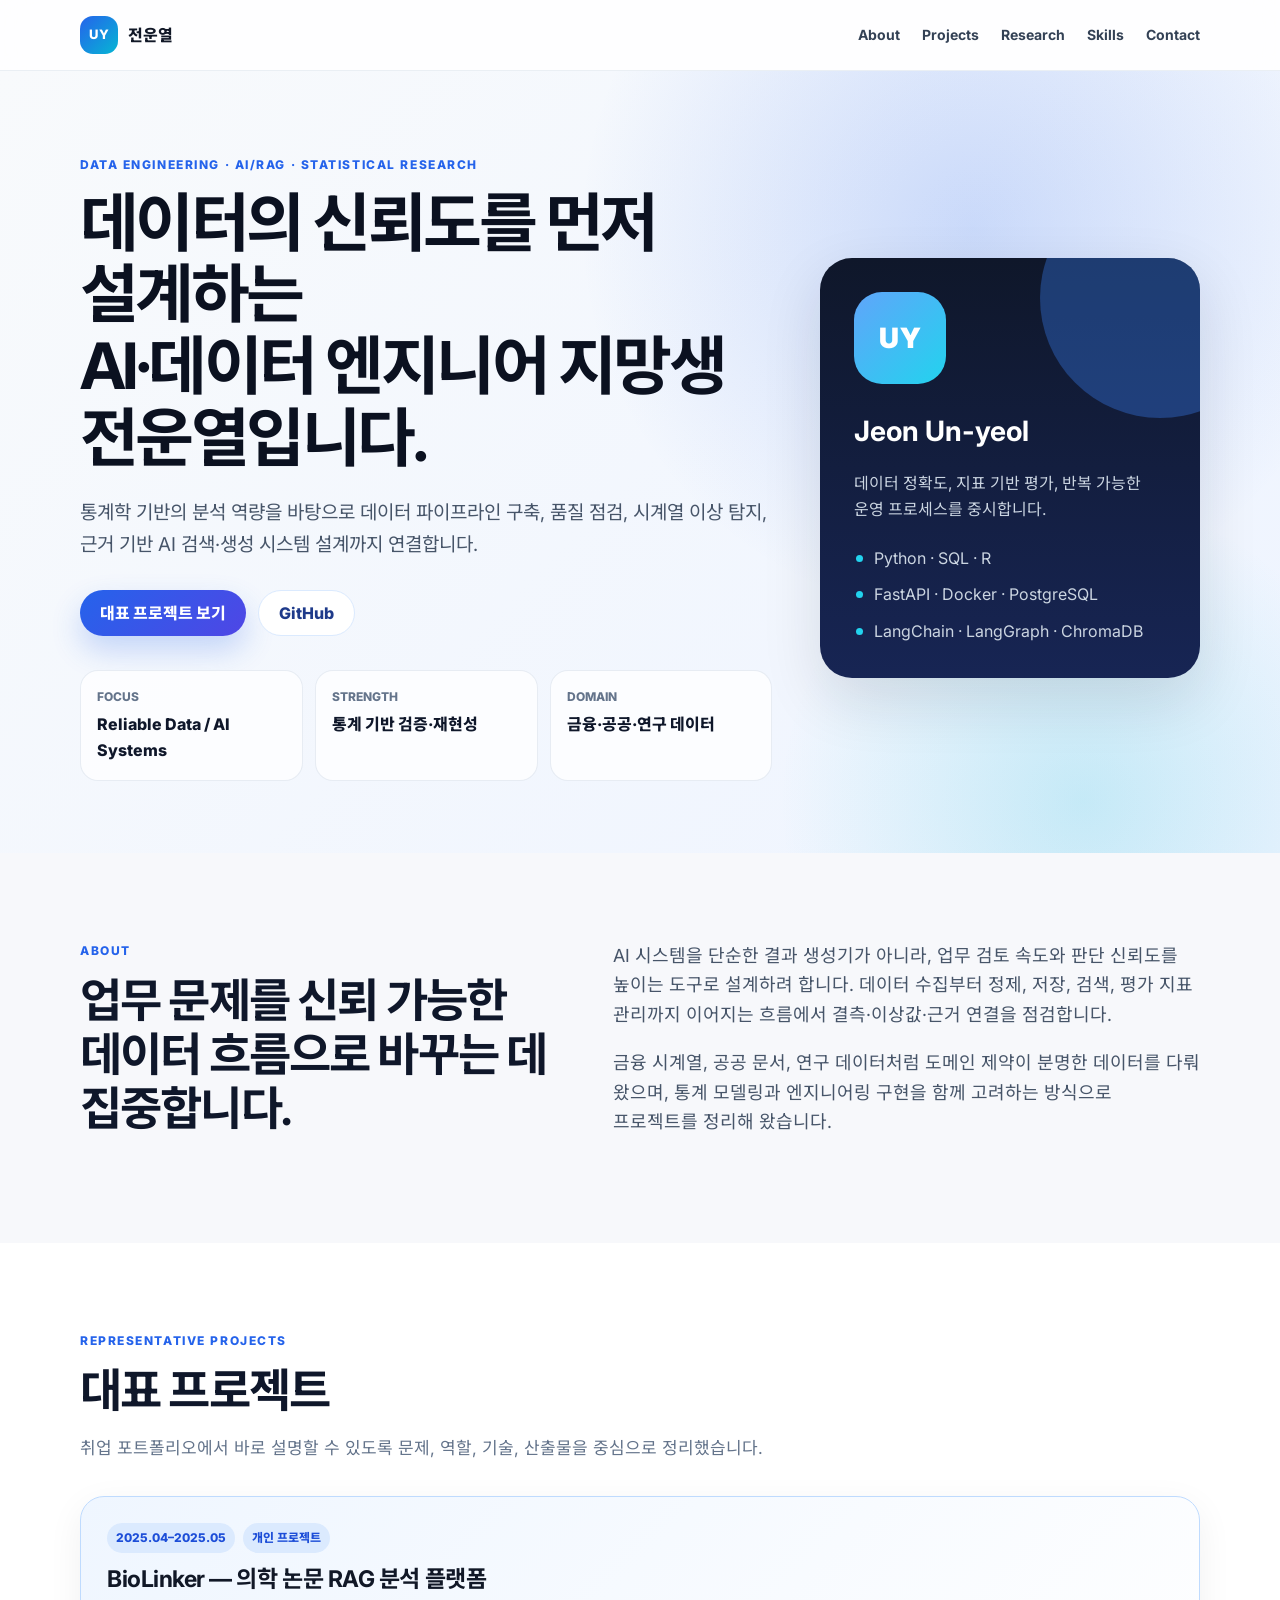
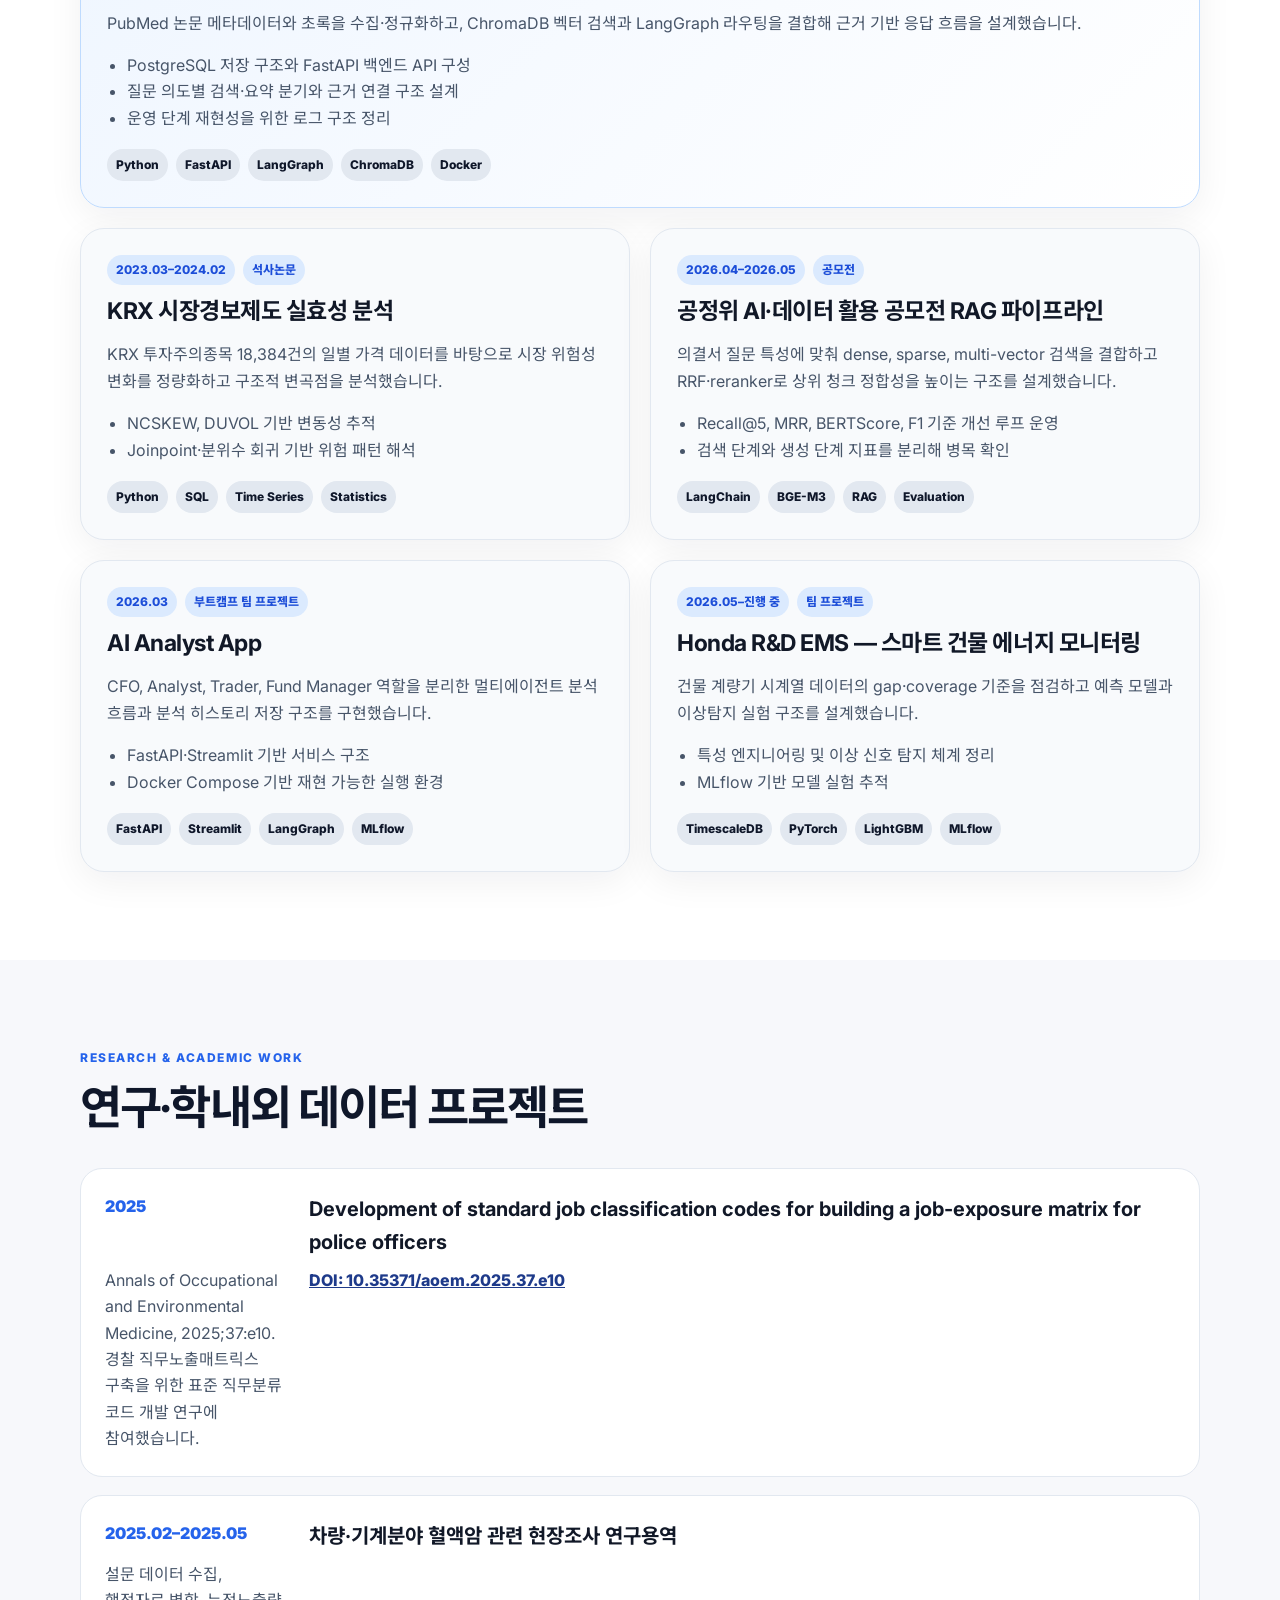
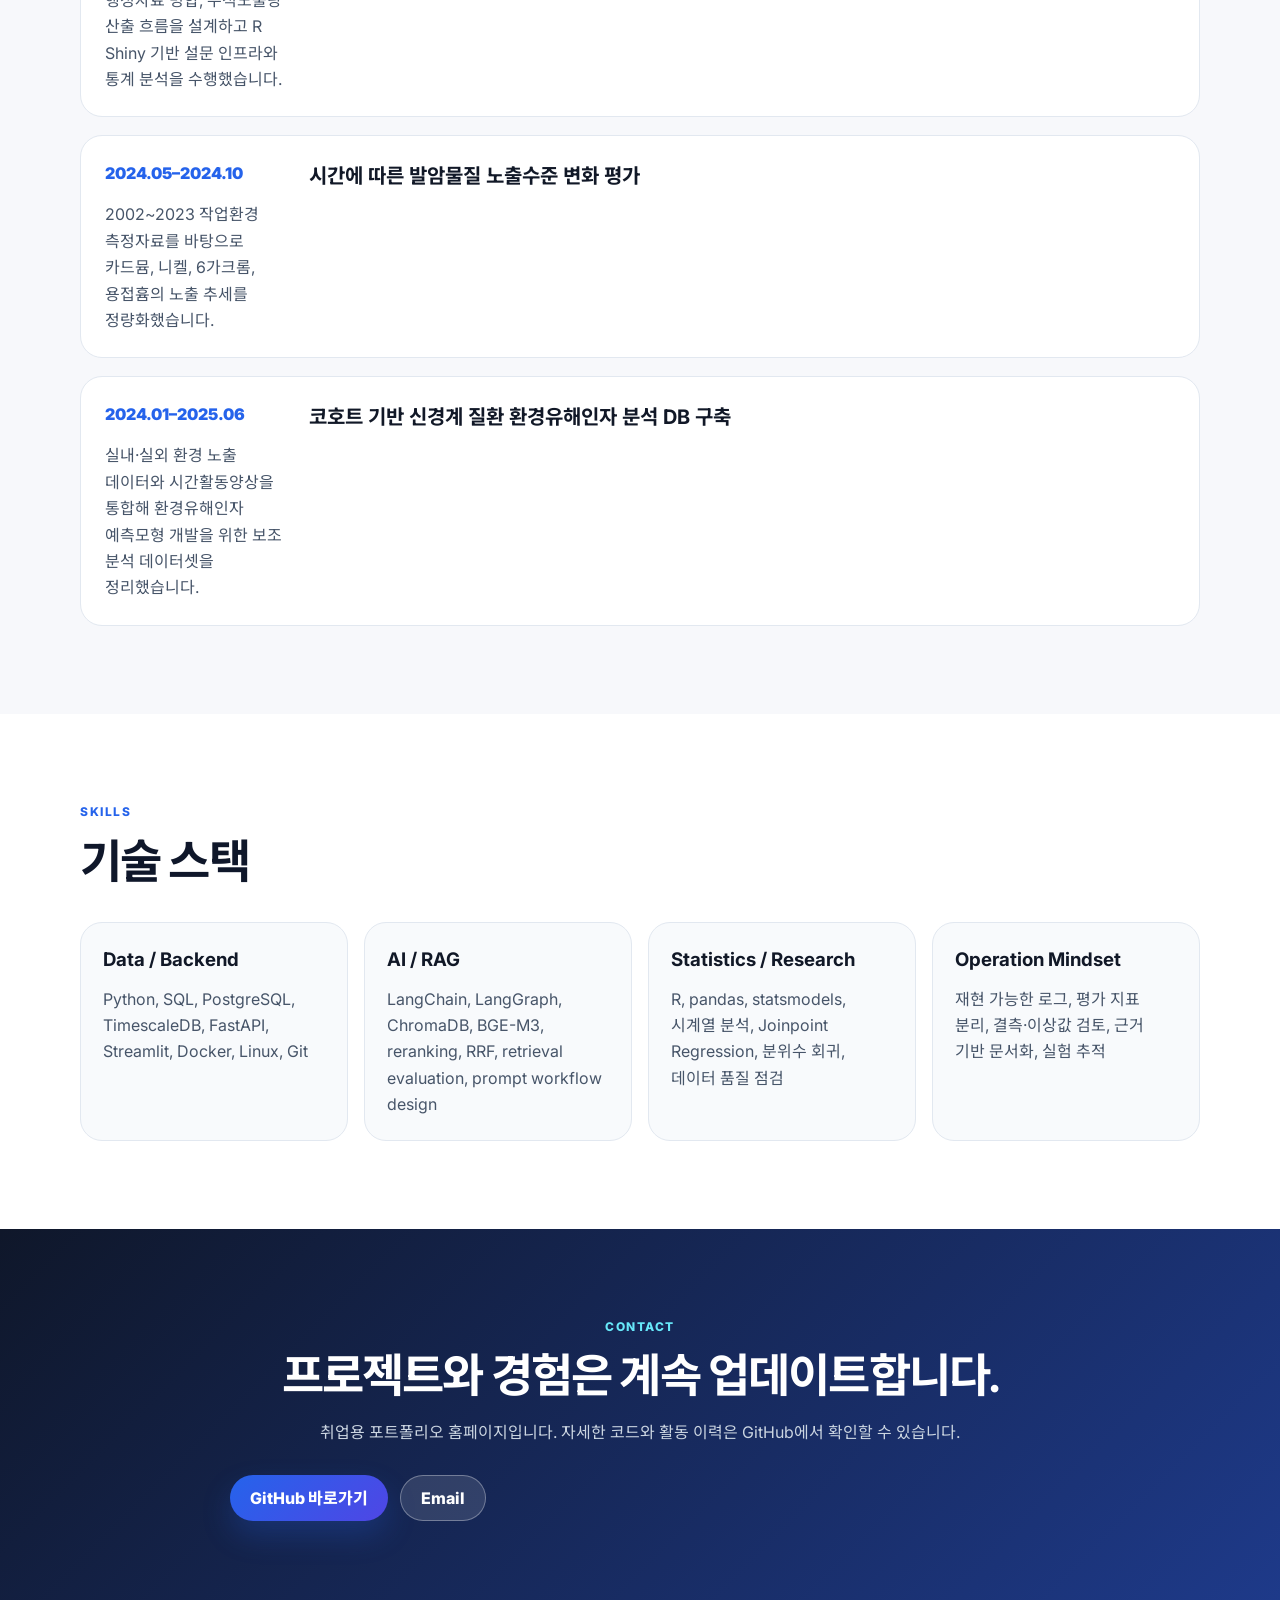
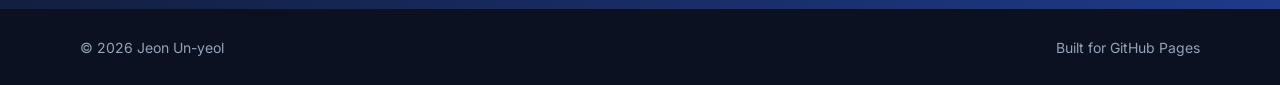
==== index.html @ caaa115a "Build personal portfolio homepage" ====
<!doctype html>
<html lang="ko">
<head>
  <meta charset="utf-8" />
  <meta name="viewport" content="width=device-width, initial-scale=1" />
  <meta name="description" content="전운열 취업용 포트폴리오 — 데이터 엔지니어링, AI/RAG, 통계 분석, 연구 데이터 프로젝트" />
  <meta name="author" content="전운열" />
  <meta property="og:title" content="전운열 | Data & AI Portfolio" />
  <meta property="og:description" content="통계 기반 데이터 분석, AI/RAG 시스템, 연구 데이터 파이프라인 포트폴리오" />
  <meta property="og:type" content="website" />
  <meta property="og:url" content="https://cudaboy.github.io/" />
  <title>전운열 | Data & AI Portfolio</title>
  <link rel="preconnect" href="https://fonts.googleapis.com">
  <link rel="preconnect" href="https://fonts.gstatic.com" crossorigin>
  <link href="https://fonts.googleapis.com/css2?family=Inter:wght@400;500;600;700;800&family=Noto+Sans+KR:wght@400;500;700;800&display=swap" rel="stylesheet">
  <link rel="stylesheet" href="assets/css/styles.css" />
</head>
<body>
  <a class="skip" href="#main">본문으로 이동</a>
  <header class="site-header">
    <nav class="nav" aria-label="주요 메뉴">
      <a class="brand" href="#top" aria-label="홈으로 이동"><span class="brand-mark">UY</span><span>전운열</span></a>
      <div class="nav-links">
        <a href="#about">About</a>
        <a href="#projects">Projects</a>
        <a href="#research">Research</a>
        <a href="#skills">Skills</a>
        <a href="#contact">Contact</a>
      </div>
    </nav>
  </header>

  <main id="main">
    <section id="top" class="hero">
      <div class="hero-bg" aria-hidden="true"></div>
      <div class="container hero-grid">
        <div class="hero-copy">
          <p class="eyebrow">Data Engineering · AI/RAG · Statistical Research</p>
          <h1>데이터의 신뢰도를 먼저 설계하는<br />AI·데이터 엔지니어 지망생 전운열입니다.</h1>
          <p class="hero-lead">통계학 기반의 분석 역량을 바탕으로 데이터 파이프라인 구축, 품질 점검, 시계열 이상 탐지, 근거 기반 AI 검색·생성 시스템 설계까지 연결합니다.</p>
          <div class="hero-actions">
            <a class="btn primary" href="#projects">대표 프로젝트 보기</a>
            <a class="btn ghost" href="https://github.com/cudaboy" target="_blank" rel="noreferrer">GitHub</a>
          </div>
          <dl class="quick-facts" aria-label="핵심 요약">
            <div><dt>Focus</dt><dd>Reliable Data / AI Systems</dd></div>
            <div><dt>Strength</dt><dd>통계 기반 검증·재현성</dd></div>
            <div><dt>Domain</dt><dd>금융·공공·연구 데이터</dd></div>
          </dl>
        </div>
        <aside class="profile-card" aria-label="프로필 요약">
          <div class="avatar">UY</div>
          <h2>Jeon Un-yeol</h2>
          <p>데이터 정확도, 지표 기반 평가, 반복 가능한 운영 프로세스를 중시합니다.</p>
          <ul>
            <li>Python · SQL · R</li>
            <li>FastAPI · Docker · PostgreSQL</li>
            <li>LangChain · LangGraph · ChromaDB</li>
          </ul>
        </aside>
      </div>
    </section>

    <section id="about" class="section">
      <div class="container split">
        <div>
          <p class="section-kicker">About</p>
          <h2>업무 문제를 신뢰 가능한 데이터 흐름으로 바꾸는 데 집중합니다.</h2>
        </div>
        <div class="body-text">
          <p>AI 시스템을 단순한 결과 생성기가 아니라, 업무 검토 속도와 판단 신뢰도를 높이는 도구로 설계하려 합니다. 데이터 수집부터 정제, 저장, 검색, 평가 지표 관리까지 이어지는 흐름에서 결측·이상값·근거 연결을 점검합니다.</p>
          <p>금융 시계열, 공공 문서, 연구 데이터처럼 도메인 제약이 분명한 데이터를 다뤄 왔으며, 통계 모델링과 엔지니어링 구현을 함께 고려하는 방식으로 프로젝트를 정리해 왔습니다.</p>
        </div>
      </div>
    </section>

    <section id="projects" class="section muted">
      <div class="container">
        <div class="section-head">
          <p class="section-kicker">Representative Projects</p>
          <h2>대표 프로젝트</h2>
          <p>취업 포트폴리오에서 바로 설명할 수 있도록 문제, 역할, 기술, 산출물을 중심으로 정리했습니다.</p>
        </div>
        <div class="project-grid">
          <article class="project-card featured">
            <div class="card-meta"><span>2025.04–2025.05</span><span>개인 프로젝트</span></div>
            <h3>BioLinker — 의학 논문 RAG 분석 플랫폼</h3>
            <p>PubMed 논문 메타데이터와 초록을 수집·정규화하고, ChromaDB 벡터 검색과 LangGraph 라우팅을 결합해 근거 기반 응답 흐름을 설계했습니다.</p>
            <ul>
              <li>PostgreSQL 저장 구조와 FastAPI 백엔드 API 구성</li>
              <li>질문 의도별 검색·요약 분기와 근거 연결 구조 설계</li>
              <li>운영 단계 재현성을 위한 로그 구조 정리</li>
            </ul>
            <div class="tags"><span>Python</span><span>FastAPI</span><span>LangGraph</span><span>ChromaDB</span><span>Docker</span></div>
          </article>

          <article class="project-card">
            <div class="card-meta"><span>2023.03–2024.02</span><span>석사논문</span></div>
            <h3>KRX 시장경보제도 실효성 분석</h3>
            <p>KRX 투자주의종목 18,384건의 일별 가격 데이터를 바탕으로 시장 위험성 변화를 정량화하고 구조적 변곡점을 분석했습니다.</p>
            <ul><li>NCSKEW, DUVOL 기반 변동성 추적</li><li>Joinpoint·분위수 회귀 기반 위험 패턴 해석</li></ul>
            <div class="tags"><span>Python</span><span>SQL</span><span>Time Series</span><span>Statistics</span></div>
          </article>

          <article class="project-card">
            <div class="card-meta"><span>2026.04–2026.05</span><span>공모전</span></div>
            <h3>공정위 AI·데이터 활용 공모전 RAG 파이프라인</h3>
            <p>의결서 질문 특성에 맞춰 dense, sparse, multi-vector 검색을 결합하고 RRF·reranker로 상위 청크 정합성을 높이는 구조를 설계했습니다.</p>
            <ul><li>Recall@5, MRR, BERTScore, F1 기준 개선 루프 운영</li><li>검색 단계와 생성 단계 지표를 분리해 병목 확인</li></ul>
            <div class="tags"><span>LangChain</span><span>BGE-M3</span><span>RAG</span><span>Evaluation</span></div>
          </article>

          <article class="project-card">
            <div class="card-meta"><span>2026.03</span><span>부트캠프 팀 프로젝트</span></div>
            <h3>AI Analyst App</h3>
            <p>CFO, Analyst, Trader, Fund Manager 역할을 분리한 멀티에이전트 분석 흐름과 분석 히스토리 저장 구조를 구현했습니다.</p>
            <ul><li>FastAPI·Streamlit 기반 서비스 구조</li><li>Docker Compose 기반 재현 가능한 실행 환경</li></ul>
            <div class="tags"><span>FastAPI</span><span>Streamlit</span><span>LangGraph</span><span>MLflow</span></div>
          </article>

          <article class="project-card">
            <div class="card-meta"><span>2026.05–진행 중</span><span>팀 프로젝트</span></div>
            <h3>Honda R&D EMS — 스마트 건물 에너지 모니터링</h3>
            <p>건물 계량기 시계열 데이터의 gap·coverage 기준을 점검하고 예측 모델과 이상탐지 실험 구조를 설계했습니다.</p>
            <ul><li>특성 엔지니어링 및 이상 신호 탐지 체계 정리</li><li>MLflow 기반 모델 실험 추적</li></ul>
            <div class="tags"><span>TimescaleDB</span><span>PyTorch</span><span>LightGBM</span><span>MLflow</span></div>
          </article>
        </div>
      </div>
    </section>

    <section id="research" class="section">
      <div class="container">
        <div class="section-head narrow">
          <p class="section-kicker">Research & Academic Work</p>
          <h2>연구·학내외 데이터 프로젝트</h2>
        </div>
        <div class="timeline">
          <article>
            <time>2025</time>
            <h3>Development of standard job classification codes for building a job-exposure matrix for police officers</h3>
            <p>Annals of Occupational and Environmental Medicine, 2025;37:e10. 경찰 직무노출매트릭스 구축을 위한 표준 직무분류 코드 개발 연구에 참여했습니다.</p>
            <a href="https://doi.org/10.35371/aoem.2025.37.e10" target="_blank" rel="noreferrer">DOI: 10.35371/aoem.2025.37.e10</a>
          </article>
          <article>
            <time>2025.02–2025.05</time>
            <h3>차량·기계분야 혈액암 관련 현장조사 연구용역</h3>
            <p>설문 데이터 수집, 행정자료 병합, 누적노출량 산출 흐름을 설계하고 R Shiny 기반 설문 인프라와 통계 분석을 수행했습니다.</p>
          </article>
          <article>
            <time>2024.05–2024.10</time>
            <h3>시간에 따른 발암물질 노출수준 변화 평가</h3>
            <p>2002~2023 작업환경 측정자료를 바탕으로 카드뮴, 니켈, 6가크롬, 용접흄의 노출 추세를 정량화했습니다.</p>
          </article>
          <article>
            <time>2024.01–2025.06</time>
            <h3>코호트 기반 신경계 질환 환경유해인자 분석 DB 구축</h3>
            <p>실내·실외 환경 노출 데이터와 시간활동양상을 통합해 환경유해인자 예측모형 개발을 위한 보조 분석 데이터셋을 정리했습니다.</p>
          </article>
        </div>
      </div>
    </section>

    <section id="skills" class="section muted">
      <div class="container">
        <div class="section-head">
          <p class="section-kicker">Skills</p>
          <h2>기술 스택</h2>
        </div>
        <div class="skill-columns">
          <div class="skill-box"><h3>Data / Backend</h3><p>Python, SQL, PostgreSQL, TimescaleDB, FastAPI, Streamlit, Docker, Linux, Git</p></div>
          <div class="skill-box"><h3>AI / RAG</h3><p>LangChain, LangGraph, ChromaDB, BGE-M3, reranking, RRF, retrieval evaluation, prompt workflow design</p></div>
          <div class="skill-box"><h3>Statistics / Research</h3><p>R, pandas, statsmodels, 시계열 분석, Joinpoint Regression, 분위수 회귀, 데이터 품질 점검</p></div>
          <div class="skill-box"><h3>Operation Mindset</h3><p>재현 가능한 로그, 평가 지표 분리, 결측·이상값 검토, 근거 기반 문서화, 실험 추적</p></div>
        </div>
      </div>
    </section>

    <section id="contact" class="section contact-section">
      <div class="container contact-card">
        <p class="section-kicker">Contact</p>
        <h2>프로젝트와 경험은 계속 업데이트합니다.</h2>
        <p>취업용 포트폴리오 홈페이지입니다. 자세한 코드와 활동 이력은 GitHub에서 확인할 수 있습니다.</p>
        <div class="contact-actions">
          <a class="btn primary" href="https://github.com/cudaboy" target="_blank" rel="noreferrer">GitHub 바로가기</a>
          <a class="btn ghost light" href="mailto:cudaboy@users.noreply.github.com">Email</a>
        </div>
      </div>
    </section>
  </main>

  <footer class="footer">
    <div class="container footer-inner">
      <span>© 2026 Jeon Un-yeol</span>
      <span>Built for GitHub Pages</span>
    </div>
  </footer>
</body>
</html>
---- assets/css/styles.css ----
:root{--bg:#f7f8fb;--paper:#fff;--ink:#111827;--muted:#64748b;--line:#e2e8f0;--blue:#2563eb;--blue-dark:#1e3a8a;--navy:#0f172a;--cyan:#06b6d4;--radius:24px;--shadow:0 22px 60px rgba(15,23,42,.12)}*{box-sizing:border-box}html{scroll-behavior:smooth}body{margin:0;font-family:Inter,'Noto Sans KR',system-ui,-apple-system,BlinkMacSystemFont,sans-serif;color:var(--ink);background:var(--bg);line-height:1.65;word-break:keep-all}.skip{position:absolute;left:-999px;top:auto}.skip:focus{left:16px;top:16px;z-index:99;background:#fff;padding:10px 14px;border-radius:10px}.container{width:min(1120px,calc(100% - 40px));margin:0 auto}.site-header{position:sticky;top:0;z-index:20;background:rgba(255,255,255,.82);backdrop-filter:blur(16px);border-bottom:1px solid rgba(226,232,240,.7)}.nav{width:min(1120px,calc(100% - 40px));height:70px;margin:0 auto;display:flex;align-items:center;justify-content:space-between}.brand{display:flex;align-items:center;gap:10px;text-decoration:none;color:var(--ink);font-weight:800}.brand-mark{display:grid;place-items:center;width:38px;height:38px;border-radius:13px;background:linear-gradient(135deg,var(--blue),var(--cyan));color:#fff;font-size:13px;letter-spacing:.5px}.nav-links{display:flex;gap:22px}.nav-links a{font-size:14px;color:#334155;text-decoration:none;font-weight:700}.nav-links a:hover{color:var(--blue)}.hero{position:relative;overflow:hidden;padding:84px 0 72px;background:radial-gradient(circle at 76% 20%,rgba(37,99,235,.20),transparent 34%),linear-gradient(135deg,#f8fafc 0%,#eef4ff 100%)}.hero-bg{position:absolute;inset:auto -10% -35% auto;width:650px;height:650px;border-radius:999px;background:radial-gradient(circle,rgba(6,182,212,.18),transparent 66%)}.hero-grid{position:relative;display:grid;grid-template-columns:minmax(0,1.55fr) minmax(300px,.85fr);gap:48px;align-items:center}.eyebrow,.section-kicker{margin:0 0 12px;color:var(--blue);font-weight:800;text-transform:uppercase;letter-spacing:.13em;font-size:12px}.hero h1{margin:0;color:#0b1120;font-size:clamp(38px,5vw,64px);line-height:1.12;letter-spacing:-.055em}.hero-lead{max-width:720px;margin:24px 0 0;color:#475569;font-size:19px}.hero-actions,.contact-actions{display:flex;flex-wrap:wrap;gap:12px;margin-top:30px}.btn{display:inline-flex;align-items:center;justify-content:center;min-height:46px;padding:0 20px;border-radius:999px;text-decoration:none;font-weight:800}.btn.primary{background:linear-gradient(135deg,var(--blue),#4f46e5);color:#fff;box-shadow:0 14px 30px rgba(37,99,235,.24)}.btn.ghost{color:var(--blue-dark);background:#fff;border:1px solid #dbeafe}.btn.light{background:rgba(255,255,255,.12);border-color:rgba(255,255,255,.32);color:#fff}.quick-facts{display:grid;grid-template-columns:repeat(3,1fr);gap:12px;margin:34px 0 0}.quick-facts div{background:rgba(255,255,255,.74);border:1px solid rgba(226,232,240,.8);border-radius:18px;padding:16px}.quick-facts dt{font-size:12px;font-weight:800;color:var(--muted);text-transform:uppercase}.quick-facts dd{margin:4px 0 0;font-weight:800;color:#0f172a}.profile-card{background:linear-gradient(180deg,#0f172a,#172554);color:#fff;border-radius:32px;padding:34px;box-shadow:var(--shadow);position:relative;overflow:hidden}.profile-card:after{content:"";position:absolute;right:-80px;top:-80px;width:240px;height:240px;border-radius:999px;background:rgba(59,130,246,.35)}.avatar{position:relative;z-index:1;display:grid;place-items:center;width:92px;height:92px;border-radius:28px;background:linear-gradient(135deg,#60a5fa,#22d3ee);font-size:28px;font-weight:900;letter-spacing:.04em}.profile-card h2{position:relative;z-index:1;margin:24px 0 8px;font-size:28px}.profile-card p,.profile-card li{position:relative;z-index:1;color:#cbd5e1}.profile-card ul{position:relative;z-index:1;margin:22px 0 0;padding:0;list-style:none;display:grid;gap:10px}.profile-card li{padding-left:20px}.profile-card li:before{content:"";width:7px;height:7px;background:#22d3ee;border-radius:50%;position:absolute;margin-left:-18px;margin-top:10px}.section{padding:88px 0}.section.muted{background:#fff}.split{display:grid;grid-template-columns:.9fr 1.1fr;gap:52px;align-items:start}.section h2{font-size:clamp(30px,4vw,46px);line-height:1.18;letter-spacing:-.04em;margin:0;color:#0f172a}.body-text p{margin-top:0;color:#475569;font-size:18px}.section-head{max-width:760px;margin-bottom:34px}.section-head p:not(.section-kicker){color:#64748b;font-size:17px}.narrow{max-width:640px}.project-grid{display:grid;grid-template-columns:repeat(2,minmax(0,1fr));gap:20px}.project-card{background:#fff;border:1px solid var(--line);border-radius:var(--radius);padding:26px;box-shadow:0 10px 36px rgba(15,23,42,.06)}.muted .project-card{background:#f8fafc}.project-card.featured{grid-column:span 2;background:linear-gradient(135deg,#eff6ff,#fff);border-color:#bfdbfe}.card-meta{display:flex;gap:8px;flex-wrap:wrap;margin-bottom:12px}.card-meta span{font-size:12px;font-weight:800;color:#1d4ed8;background:#dbeafe;border-radius:999px;padding:5px 9px}.project-card h3{font-size:23px;line-height:1.25;margin:0 0 12px;letter-spacing:-.02em}.project-card p,.project-card li{color:#475569}.project-card ul{padding-left:20px;margin:12px 0}.tags{display:flex;flex-wrap:wrap;gap:8px;margin-top:18px}.tags span{font-size:12px;font-weight:800;color:#0f172a;background:#e2e8f0;border-radius:999px;padding:6px 9px}.timeline{display:grid;gap:18px}.timeline article{background:#fff;border:1px solid var(--line);border-radius:22px;padding:24px;display:grid;grid-template-columns:180px 1fr;column-gap:24px}.timeline time{font-weight:900;color:var(--blue)}.timeline h3{margin:0 0 8px;font-size:20px}.timeline p{margin:0;color:#475569}.timeline a{color:var(--blue-dark);font-weight:800}.skill-columns{display:grid;grid-template-columns:repeat(4,1fr);gap:16px}.skill-box{background:#f8fafc;border:1px solid var(--line);border-radius:22px;padding:22px}.skill-box h3{margin:0 0 10px}.skill-box p{margin:0;color:#475569}.contact-section{background:linear-gradient(135deg,#0f172a,#1e3a8a);color:#fff}.contact-card{text-align:center;max-width:820px}.contact-section h2{color:#fff}.contact-section p{color:#cbd5e1}.contact-section .section-kicker{color:#67e8f9}.footer{background:#0b1120;color:#94a3b8}.footer-inner{min-height:76px;display:flex;align-items:center;justify-content:space-between;font-size:14px}@media(max-width:900px){.nav-links{display:none}.hero-grid,.split,.project-grid{grid-template-columns:1fr}.project-card.featured{grid-column:auto}.quick-facts,.skill-columns{grid-template-columns:1fr}.timeline article{grid-template-columns:1fr}.hero{padding-top:56px}.section{padding:64px 0}.profile-card{order:-1}}@media(max-width:520px){.container,.nav{width:min(100% - 28px,1120px)}.hero h1{font-size:34px}.hero-lead{font-size:17px}.profile-card{padding:26px}.project-card{padding:22px}.footer-inner{flex-direction:column;justify-content:center;gap:6px}}@media print{.site-header,.hero-actions,.contact-actions{display:none}.section,.hero{padding:32px 0}.project-card,.timeline article,.skill-box{break-inside:avoid;box-shadow:none}}
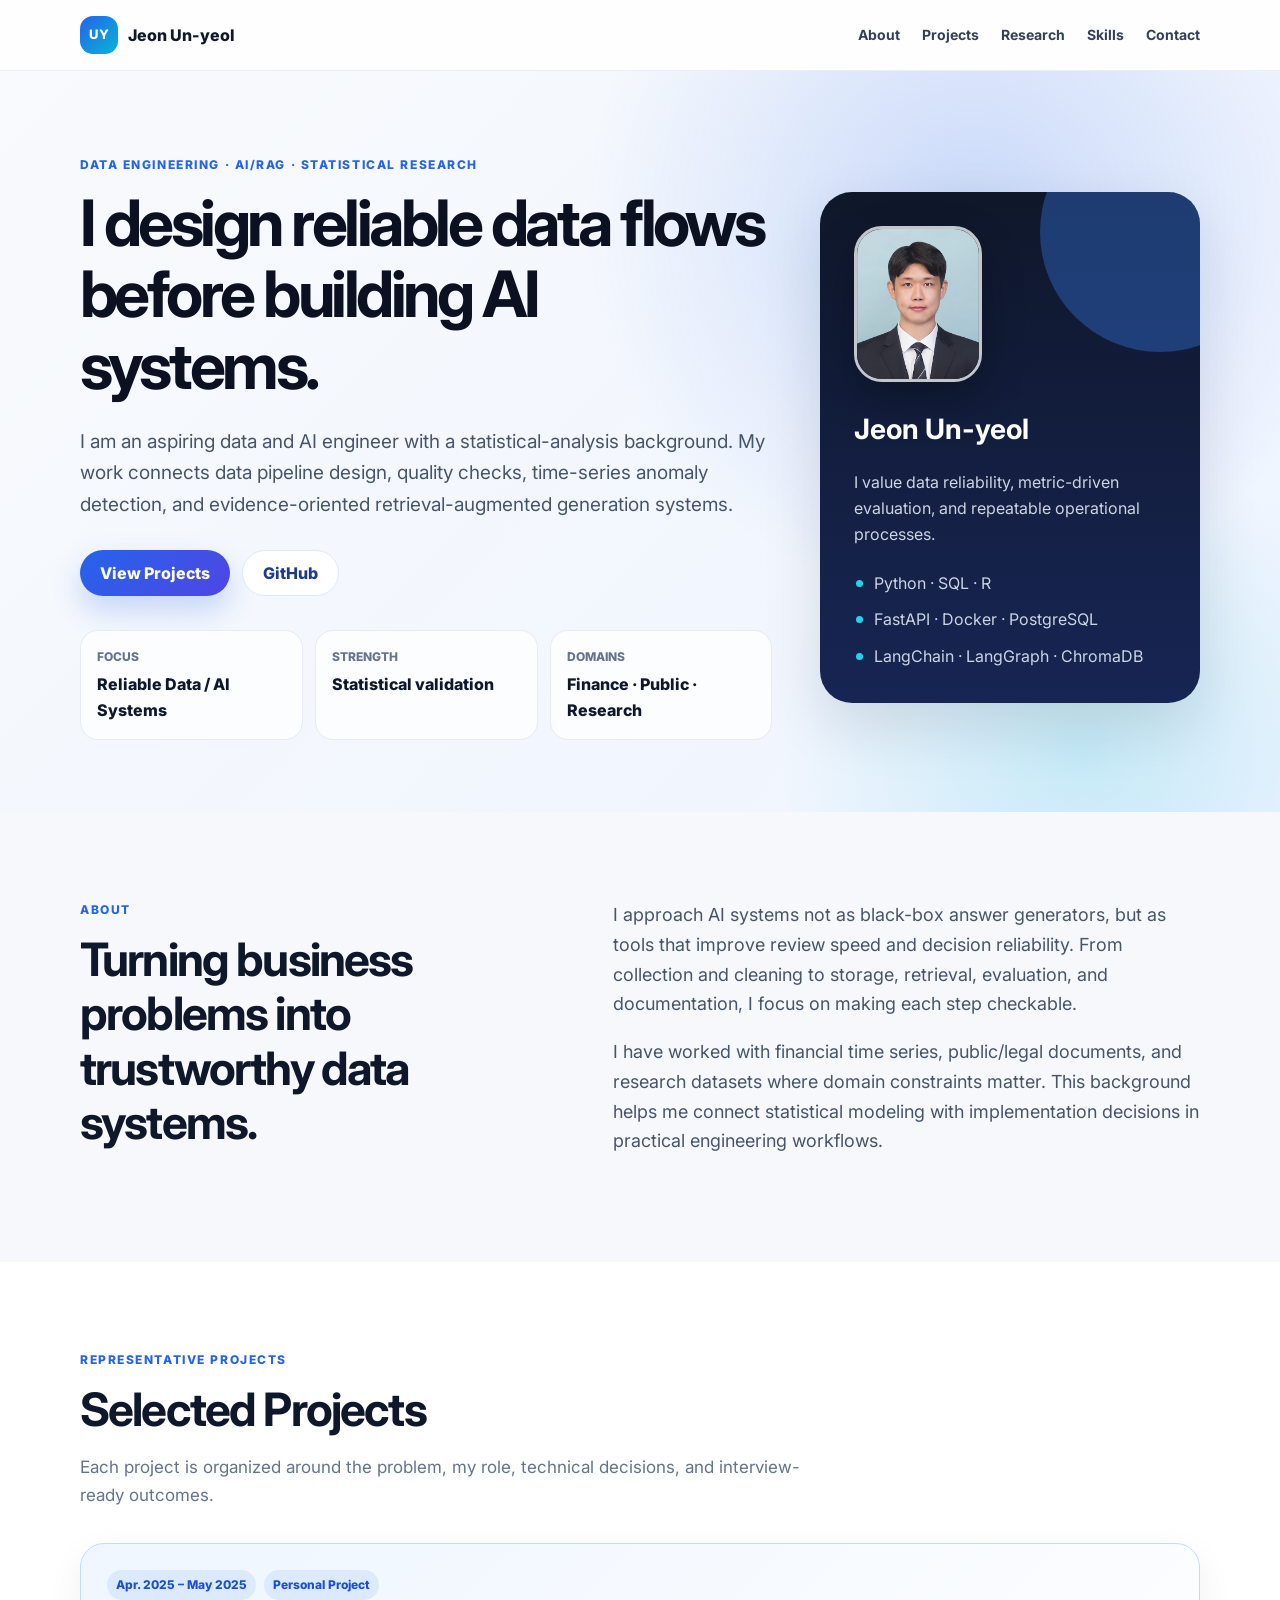
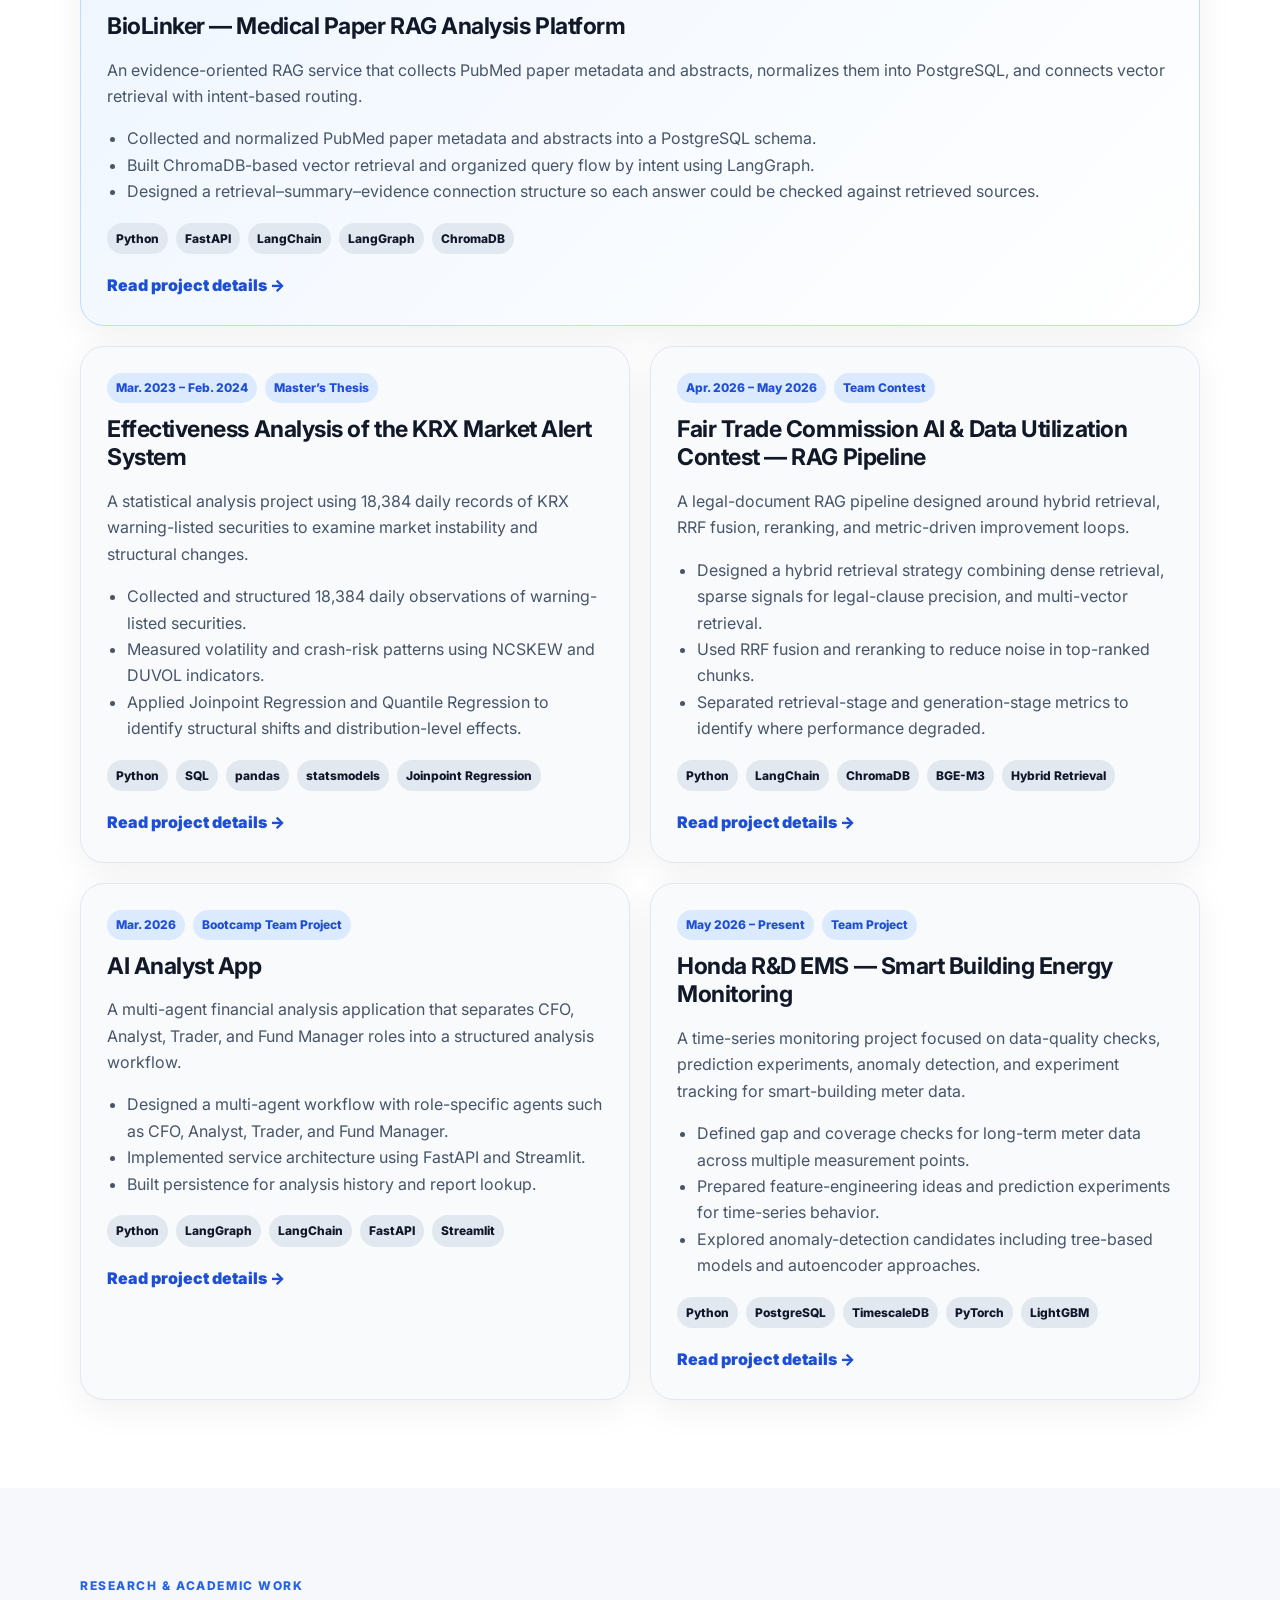
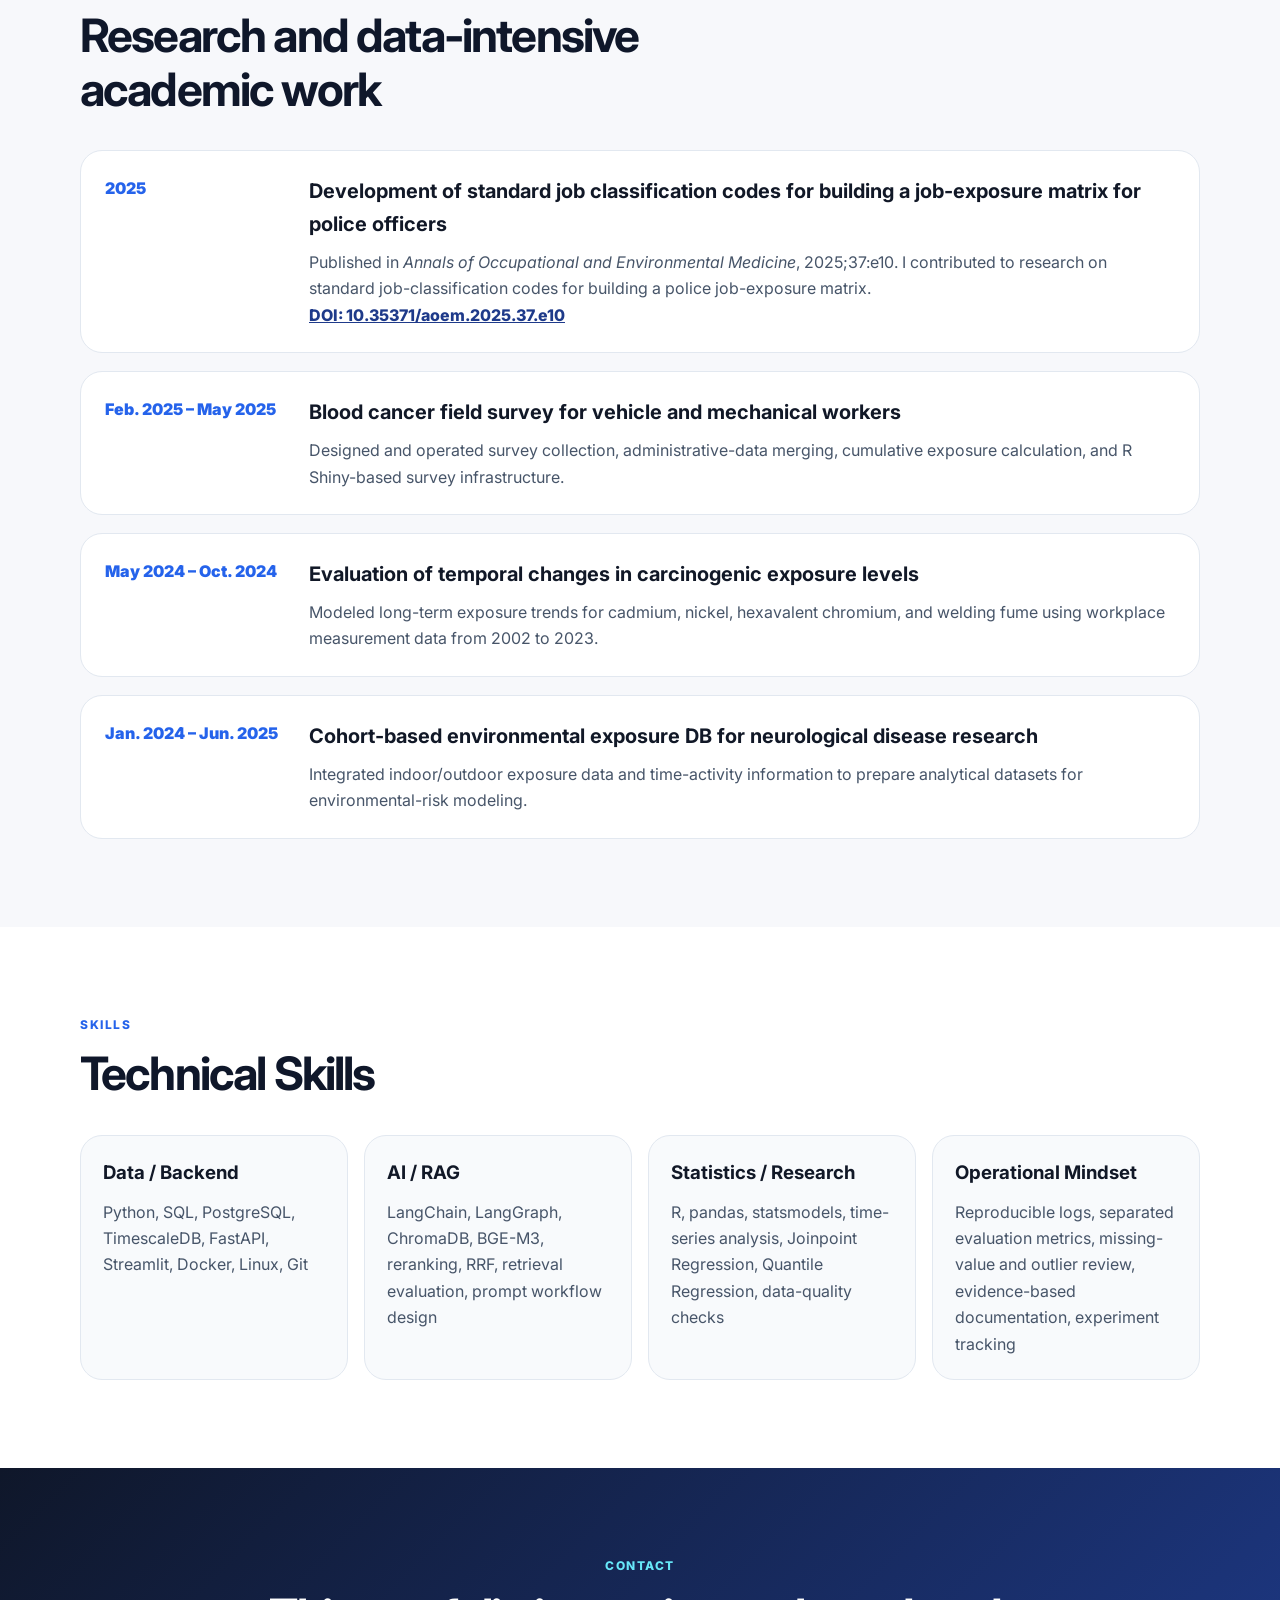
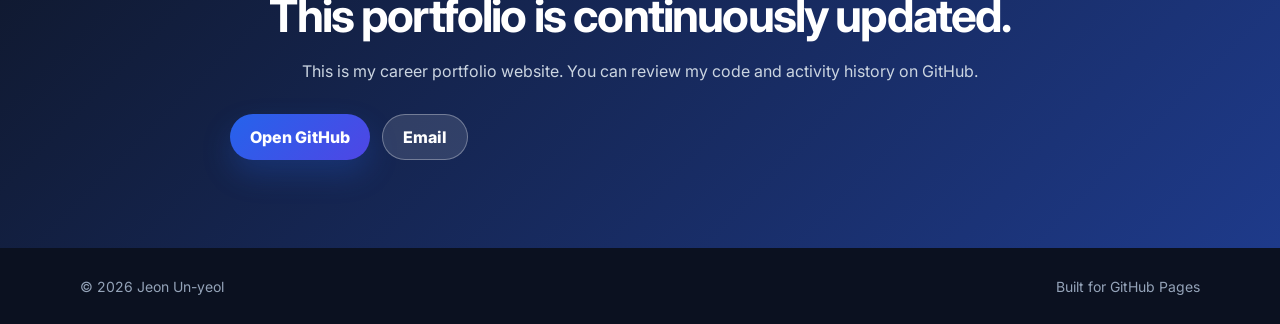
==== commit 8fea8514: "Translate portfolio and add project detail pages" ====
--- a/index.html
+++ b/index.html
@@ -1,199 +1,94 @@
 <!doctype html>
-<html lang="ko">
+<html lang="en">
 <head>
   <meta charset="utf-8" />
   <meta name="viewport" content="width=device-width, initial-scale=1" />
-  <meta name="description" content="전운열 취업용 포트폴리오 — 데이터 엔지니어링, AI/RAG, 통계 분석, 연구 데이터 프로젝트" />
-  <meta name="author" content="전운열" />
-  <meta property="og:title" content="전운열 | Data & AI Portfolio" />
-  <meta property="og:description" content="통계 기반 데이터 분석, AI/RAG 시스템, 연구 데이터 파이프라인 포트폴리오" />
+  <meta name="description" content="Jeon Un-yeol's career portfolio — data engineering, AI/RAG systems, statistical analysis, and research data projects." />
+  <meta name="author" content="Jeon Un-yeol" />
+  <meta property="og:title" content="Jeon Un-yeol | Data & AI Portfolio" />
+  <meta property="og:description" content="A career portfolio focused on reliable data pipelines, evidence-oriented AI/RAG systems, and statistical research." />
   <meta property="og:type" content="website" />
   <meta property="og:url" content="https://cudaboy.github.io/" />
-  <title>전운열 | Data & AI Portfolio</title>
+  <title>Jeon Un-yeol | Data & AI Portfolio</title>
   <link rel="preconnect" href="https://fonts.googleapis.com">
   <link rel="preconnect" href="https://fonts.gstatic.com" crossorigin>
   <link href="https://fonts.googleapis.com/css2?family=Inter:wght@400;500;600;700;800&family=Noto+Sans+KR:wght@400;500;700;800&display=swap" rel="stylesheet">
   <link rel="stylesheet" href="assets/css/styles.css" />
 </head>
 <body>
-  <a class="skip" href="#main">본문으로 이동</a>
+  <a class="skip" href="#main">Skip to content</a>
   <header class="site-header">
-    <nav class="nav" aria-label="주요 메뉴">
-      <a class="brand" href="#top" aria-label="홈으로 이동"><span class="brand-mark">UY</span><span>전운열</span></a>
+    <nav class="nav" aria-label="Main navigation">
+      <a class="brand" href="#top" aria-label="Go to home"><span class="brand-mark">UY</span><span>Jeon Un-yeol</span></a>
       <div class="nav-links">
-        <a href="#about">About</a>
-        <a href="#projects">Projects</a>
-        <a href="#research">Research</a>
-        <a href="#skills">Skills</a>
-        <a href="#contact">Contact</a>
+        <a href="#about">About</a><a href="#projects">Projects</a><a href="#research">Research</a><a href="#skills">Skills</a><a href="#contact">Contact</a>
       </div>
     </nav>
   </header>
-
   <main id="main">
     <section id="top" class="hero">
       <div class="hero-bg" aria-hidden="true"></div>
       <div class="container hero-grid">
         <div class="hero-copy">
           <p class="eyebrow">Data Engineering · AI/RAG · Statistical Research</p>
-          <h1>데이터의 신뢰도를 먼저 설계하는<br />AI·데이터 엔지니어 지망생 전운열입니다.</h1>
-          <p class="hero-lead">통계학 기반의 분석 역량을 바탕으로 데이터 파이프라인 구축, 품질 점검, 시계열 이상 탐지, 근거 기반 AI 검색·생성 시스템 설계까지 연결합니다.</p>
-          <div class="hero-actions">
-            <a class="btn primary" href="#projects">대표 프로젝트 보기</a>
-            <a class="btn ghost" href="https://github.com/cudaboy" target="_blank" rel="noreferrer">GitHub</a>
-          </div>
-          <dl class="quick-facts" aria-label="핵심 요약">
-            <div><dt>Focus</dt><dd>Reliable Data / AI Systems</dd></div>
-            <div><dt>Strength</dt><dd>통계 기반 검증·재현성</dd></div>
-            <div><dt>Domain</dt><dd>금융·공공·연구 데이터</dd></div>
-          </dl>
+          <h1>I design reliable data flows before building AI systems.</h1>
+          <p class="hero-lead">I am an aspiring data and AI engineer with a statistical-analysis background. My work connects data pipeline design, quality checks, time-series anomaly detection, and evidence-oriented retrieval-augmented generation systems.</p>
+          <div class="hero-actions"><a class="btn primary" href="#projects">View Projects</a><a class="btn ghost" href="https://github.com/cudaboy" target="_blank" rel="noreferrer">GitHub</a></div>
+          <dl class="quick-facts" aria-label="Quick facts"><div><dt>Focus</dt><dd>Reliable Data / AI Systems</dd></div><div><dt>Strength</dt><dd>Statistical validation</dd></div><div><dt>Domains</dt><dd>Finance · Public · Research</dd></div></dl>
         </div>
-        <aside class="profile-card" aria-label="프로필 요약">
-          <div class="avatar">UY</div>
+        <aside class="profile-card" aria-label="Profile summary">
+          <img class="profile-photo" src="assets/img/profile.jpg" alt="Portrait of Jeon Un-yeol" />
           <h2>Jeon Un-yeol</h2>
-          <p>데이터 정확도, 지표 기반 평가, 반복 가능한 운영 프로세스를 중시합니다.</p>
-          <ul>
-            <li>Python · SQL · R</li>
-            <li>FastAPI · Docker · PostgreSQL</li>
-            <li>LangChain · LangGraph · ChromaDB</li>
-          </ul>
+          <p>I value data reliability, metric-driven evaluation, and repeatable operational processes.</p>
+          <ul><li>Python · SQL · R</li><li>FastAPI · Docker · PostgreSQL</li><li>LangChain · LangGraph · ChromaDB</li></ul>
         </aside>
       </div>
     </section>
-
-    <section id="about" class="section">
-      <div class="container split">
-        <div>
-          <p class="section-kicker">About</p>
-          <h2>업무 문제를 신뢰 가능한 데이터 흐름으로 바꾸는 데 집중합니다.</h2>
-        </div>
-        <div class="body-text">
-          <p>AI 시스템을 단순한 결과 생성기가 아니라, 업무 검토 속도와 판단 신뢰도를 높이는 도구로 설계하려 합니다. 데이터 수집부터 정제, 저장, 검색, 평가 지표 관리까지 이어지는 흐름에서 결측·이상값·근거 연결을 점검합니다.</p>
-          <p>금융 시계열, 공공 문서, 연구 데이터처럼 도메인 제약이 분명한 데이터를 다뤄 왔으며, 통계 모델링과 엔지니어링 구현을 함께 고려하는 방식으로 프로젝트를 정리해 왔습니다.</p>
-        </div>
-      </div>
-    </section>
-
-    <section id="projects" class="section muted">
-      <div class="container">
-        <div class="section-head">
-          <p class="section-kicker">Representative Projects</p>
-          <h2>대표 프로젝트</h2>
-          <p>취업 포트폴리오에서 바로 설명할 수 있도록 문제, 역할, 기술, 산출물을 중심으로 정리했습니다.</p>
-        </div>
-        <div class="project-grid">
-          <article class="project-card featured">
-            <div class="card-meta"><span>2025.04–2025.05</span><span>개인 프로젝트</span></div>
-            <h3>BioLinker — 의학 논문 RAG 분석 플랫폼</h3>
-            <p>PubMed 논문 메타데이터와 초록을 수집·정규화하고, ChromaDB 벡터 검색과 LangGraph 라우팅을 결합해 근거 기반 응답 흐름을 설계했습니다.</p>
-            <ul>
-              <li>PostgreSQL 저장 구조와 FastAPI 백엔드 API 구성</li>
-              <li>질문 의도별 검색·요약 분기와 근거 연결 구조 설계</li>
-              <li>운영 단계 재현성을 위한 로그 구조 정리</li>
-            </ul>
-            <div class="tags"><span>Python</span><span>FastAPI</span><span>LangGraph</span><span>ChromaDB</span><span>Docker</span></div>
+    <section id="about" class="section"><div class="container split"><div><p class="section-kicker">About</p><h2>Turning business problems into trustworthy data systems.</h2></div><div class="body-text"><p>I approach AI systems not as black-box answer generators, but as tools that improve review speed and decision reliability. From collection and cleaning to storage, retrieval, evaluation, and documentation, I focus on making each step checkable.</p><p>I have worked with financial time series, public/legal documents, and research datasets where domain constraints matter. This background helps me connect statistical modeling with implementation decisions in practical engineering workflows.</p></div></div></section>
+    <section id="projects" class="section muted"><div class="container"><div class="section-head"><p class="section-kicker">Representative Projects</p><h2>Selected Projects</h2><p>Each project is organized around the problem, my role, technical decisions, and interview-ready outcomes.</p></div><div class="project-grid"><article class="project-card featured">
+            <div class="card-meta"><span>Apr. 2025 – May 2025</span><span>Personal Project</span></div>
+            <h3>BioLinker — Medical Paper RAG Analysis Platform</h3>
+            <p>An evidence-oriented RAG service that collects PubMed paper metadata and abstracts, normalizes them into PostgreSQL, and connects vector retrieval with intent-based routing.</p>
+            <ul><li>Collected and normalized PubMed paper metadata and abstracts into a PostgreSQL schema.</li><li>Built ChromaDB-based vector retrieval and organized query flow by intent using LangGraph.</li><li>Designed a retrieval–summary–evidence connection structure so each answer could be checked against retrieved sources.</li></ul>
+            <div class="tags"><span>Python</span><span>FastAPI</span><span>LangChain</span><span>LangGraph</span><span>ChromaDB</span></div>
+            <a class="text-link" href="projects/biolinker-rag-platform/">Read project details →</a>
           </article>
-
-          <article class="project-card">
-            <div class="card-meta"><span>2023.03–2024.02</span><span>석사논문</span></div>
-            <h3>KRX 시장경보제도 실효성 분석</h3>
-            <p>KRX 투자주의종목 18,384건의 일별 가격 데이터를 바탕으로 시장 위험성 변화를 정량화하고 구조적 변곡점을 분석했습니다.</p>
-            <ul><li>NCSKEW, DUVOL 기반 변동성 추적</li><li>Joinpoint·분위수 회귀 기반 위험 패턴 해석</li></ul>
-            <div class="tags"><span>Python</span><span>SQL</span><span>Time Series</span><span>Statistics</span></div>
+<article class="project-card">
+            <div class="card-meta"><span>Mar. 2023 – Feb. 2024</span><span>Master’s Thesis</span></div>
+            <h3>Effectiveness Analysis of the KRX Market Alert System</h3>
+            <p>A statistical analysis project using 18,384 daily records of KRX warning-listed securities to examine market instability and structural changes.</p>
+            <ul><li>Collected and structured 18,384 daily observations of warning-listed securities.</li><li>Measured volatility and crash-risk patterns using NCSKEW and DUVOL indicators.</li><li>Applied Joinpoint Regression and Quantile Regression to identify structural shifts and distribution-level effects.</li></ul>
+            <div class="tags"><span>Python</span><span>SQL</span><span>pandas</span><span>statsmodels</span><span>Joinpoint Regression</span></div>
+            <a class="text-link" href="projects/krx-market-alert-analysis/">Read project details →</a>
           </article>
-
-          <article class="project-card">
-            <div class="card-meta"><span>2026.04–2026.05</span><span>공모전</span></div>
-            <h3>공정위 AI·데이터 활용 공모전 RAG 파이프라인</h3>
-            <p>의결서 질문 특성에 맞춰 dense, sparse, multi-vector 검색을 결합하고 RRF·reranker로 상위 청크 정합성을 높이는 구조를 설계했습니다.</p>
-            <ul><li>Recall@5, MRR, BERTScore, F1 기준 개선 루프 운영</li><li>검색 단계와 생성 단계 지표를 분리해 병목 확인</li></ul>
-            <div class="tags"><span>LangChain</span><span>BGE-M3</span><span>RAG</span><span>Evaluation</span></div>
+<article class="project-card">
+            <div class="card-meta"><span>Apr. 2026 – May 2026</span><span>Team Contest</span></div>
+            <h3>Fair Trade Commission AI & Data Utilization Contest — RAG Pipeline</h3>
+            <p>A legal-document RAG pipeline designed around hybrid retrieval, RRF fusion, reranking, and metric-driven improvement loops.</p>
+            <ul><li>Designed a hybrid retrieval strategy combining dense retrieval, sparse signals for legal-clause precision, and multi-vector retrieval.</li><li>Used RRF fusion and reranking to reduce noise in top-ranked chunks.</li><li>Separated retrieval-stage and generation-stage metrics to identify where performance degraded.</li></ul>
+            <div class="tags"><span>Python</span><span>LangChain</span><span>ChromaDB</span><span>BGE-M3</span><span>Hybrid Retrieval</span></div>
+            <a class="text-link" href="projects/ftc-rag-contest/">Read project details →</a>
           </article>
-
-          <article class="project-card">
-            <div class="card-meta"><span>2026.03</span><span>부트캠프 팀 프로젝트</span></div>
+<article class="project-card">
+            <div class="card-meta"><span>Mar. 2026</span><span>Bootcamp Team Project</span></div>
             <h3>AI Analyst App</h3>
-            <p>CFO, Analyst, Trader, Fund Manager 역할을 분리한 멀티에이전트 분석 흐름과 분석 히스토리 저장 구조를 구현했습니다.</p>
-            <ul><li>FastAPI·Streamlit 기반 서비스 구조</li><li>Docker Compose 기반 재현 가능한 실행 환경</li></ul>
-            <div class="tags"><span>FastAPI</span><span>Streamlit</span><span>LangGraph</span><span>MLflow</span></div>
+            <p>A multi-agent financial analysis application that separates CFO, Analyst, Trader, and Fund Manager roles into a structured analysis workflow.</p>
+            <ul><li>Designed a multi-agent workflow with role-specific agents such as CFO, Analyst, Trader, and Fund Manager.</li><li>Implemented service architecture using FastAPI and Streamlit.</li><li>Built persistence for analysis history and report lookup.</li></ul>
+            <div class="tags"><span>Python</span><span>LangGraph</span><span>LangChain</span><span>FastAPI</span><span>Streamlit</span></div>
+            <a class="text-link" href="projects/ai-analyst-app/">Read project details →</a>
           </article>
-
-          <article class="project-card">
-            <div class="card-meta"><span>2026.05–진행 중</span><span>팀 프로젝트</span></div>
-            <h3>Honda R&D EMS — 스마트 건물 에너지 모니터링</h3>
-            <p>건물 계량기 시계열 데이터의 gap·coverage 기준을 점검하고 예측 모델과 이상탐지 실험 구조를 설계했습니다.</p>
-            <ul><li>특성 엔지니어링 및 이상 신호 탐지 체계 정리</li><li>MLflow 기반 모델 실험 추적</li></ul>
-            <div class="tags"><span>TimescaleDB</span><span>PyTorch</span><span>LightGBM</span><span>MLflow</span></div>
-          </article>
-        </div>
-      </div>
-    </section>
-
-    <section id="research" class="section">
-      <div class="container">
-        <div class="section-head narrow">
-          <p class="section-kicker">Research & Academic Work</p>
-          <h2>연구·학내외 데이터 프로젝트</h2>
-        </div>
-        <div class="timeline">
-          <article>
-            <time>2025</time>
-            <h3>Development of standard job classification codes for building a job-exposure matrix for police officers</h3>
-            <p>Annals of Occupational and Environmental Medicine, 2025;37:e10. 경찰 직무노출매트릭스 구축을 위한 표준 직무분류 코드 개발 연구에 참여했습니다.</p>
-            <a href="https://doi.org/10.35371/aoem.2025.37.e10" target="_blank" rel="noreferrer">DOI: 10.35371/aoem.2025.37.e10</a>
-          </article>
-          <article>
-            <time>2025.02–2025.05</time>
-            <h3>차량·기계분야 혈액암 관련 현장조사 연구용역</h3>
-            <p>설문 데이터 수집, 행정자료 병합, 누적노출량 산출 흐름을 설계하고 R Shiny 기반 설문 인프라와 통계 분석을 수행했습니다.</p>
-          </article>
-          <article>
-            <time>2024.05–2024.10</time>
-            <h3>시간에 따른 발암물질 노출수준 변화 평가</h3>
-            <p>2002~2023 작업환경 측정자료를 바탕으로 카드뮴, 니켈, 6가크롬, 용접흄의 노출 추세를 정량화했습니다.</p>
-          </article>
-          <article>
-            <time>2024.01–2025.06</time>
-            <h3>코호트 기반 신경계 질환 환경유해인자 분석 DB 구축</h3>
-            <p>실내·실외 환경 노출 데이터와 시간활동양상을 통합해 환경유해인자 예측모형 개발을 위한 보조 분석 데이터셋을 정리했습니다.</p>
-          </article>
-        </div>
-      </div>
-    </section>
-
-    <section id="skills" class="section muted">
-      <div class="container">
-        <div class="section-head">
-          <p class="section-kicker">Skills</p>
-          <h2>기술 스택</h2>
-        </div>
-        <div class="skill-columns">
-          <div class="skill-box"><h3>Data / Backend</h3><p>Python, SQL, PostgreSQL, TimescaleDB, FastAPI, Streamlit, Docker, Linux, Git</p></div>
-          <div class="skill-box"><h3>AI / RAG</h3><p>LangChain, LangGraph, ChromaDB, BGE-M3, reranking, RRF, retrieval evaluation, prompt workflow design</p></div>
-          <div class="skill-box"><h3>Statistics / Research</h3><p>R, pandas, statsmodels, 시계열 분석, Joinpoint Regression, 분위수 회귀, 데이터 품질 점검</p></div>
-          <div class="skill-box"><h3>Operation Mindset</h3><p>재현 가능한 로그, 평가 지표 분리, 결측·이상값 검토, 근거 기반 문서화, 실험 추적</p></div>
-        </div>
-      </div>
-    </section>
-
-    <section id="contact" class="section contact-section">
-      <div class="container contact-card">
-        <p class="section-kicker">Contact</p>
-        <h2>프로젝트와 경험은 계속 업데이트합니다.</h2>
-        <p>취업용 포트폴리오 홈페이지입니다. 자세한 코드와 활동 이력은 GitHub에서 확인할 수 있습니다.</p>
-        <div class="contact-actions">
-          <a class="btn primary" href="https://github.com/cudaboy" target="_blank" rel="noreferrer">GitHub 바로가기</a>
-          <a class="btn ghost light" href="mailto:cudaboy@users.noreply.github.com">Email</a>
-        </div>
-      </div>
-    </section>
+<article class="project-card">
+            <div class="card-meta"><span>May 2026 – Present</span><span>Team Project</span></div>
+            <h3>Honda R&D EMS — Smart Building Energy Monitoring</h3>
+            <p>A time-series monitoring project focused on data-quality checks, prediction experiments, anomaly detection, and experiment tracking for smart-building meter data.</p>
+            <ul><li>Defined gap and coverage checks for long-term meter data across multiple measurement points.</li><li>Prepared feature-engineering ideas and prediction experiments for time-series behavior.</li><li>Explored anomaly-detection candidates including tree-based models and autoencoder approaches.</li></ul>
+            <div class="tags"><span>Python</span><span>PostgreSQL</span><span>TimescaleDB</span><span>PyTorch</span><span>LightGBM</span></div>
+            <a class="text-link" href="projects/honda-rd-ems/">Read project details →</a>
+          </article></div></div></section>
+    <section id="research" class="section"><div class="container"><div class="section-head narrow"><p class="section-kicker">Research & Academic Work</p><h2>Research and data-intensive academic work</h2></div><div class="timeline"><article><time>2025</time><div><h3>Development of standard job classification codes for building a job-exposure matrix for police officers</h3><p>Published in <em>Annals of Occupational and Environmental Medicine</em>, 2025;37:e10. I contributed to research on standard job-classification codes for building a police job-exposure matrix.</p><a href="https://doi.org/10.35371/aoem.2025.37.e10" target="_blank" rel="noreferrer">DOI: 10.35371/aoem.2025.37.e10</a></div></article><article><time>Feb. 2025 – May 2025</time><div><h3>Blood cancer field survey for vehicle and mechanical workers</h3><p>Designed and operated survey collection, administrative-data merging, cumulative exposure calculation, and R Shiny-based survey infrastructure.</p></div></article><article><time>May 2024 – Oct. 2024</time><div><h3>Evaluation of temporal changes in carcinogenic exposure levels</h3><p>Modeled long-term exposure trends for cadmium, nickel, hexavalent chromium, and welding fume using workplace measurement data from 2002 to 2023.</p></div></article><article><time>Jan. 2024 – Jun. 2025</time><div><h3>Cohort-based environmental exposure DB for neurological disease research</h3><p>Integrated indoor/outdoor exposure data and time-activity information to prepare analytical datasets for environmental-risk modeling.</p></div></article></div></div></section>
+    <section id="skills" class="section muted"><div class="container"><div class="section-head"><p class="section-kicker">Skills</p><h2>Technical Skills</h2></div><div class="skill-columns"><div class="skill-box"><h3>Data / Backend</h3><p>Python, SQL, PostgreSQL, TimescaleDB, FastAPI, Streamlit, Docker, Linux, Git</p></div><div class="skill-box"><h3>AI / RAG</h3><p>LangChain, LangGraph, ChromaDB, BGE-M3, reranking, RRF, retrieval evaluation, prompt workflow design</p></div><div class="skill-box"><h3>Statistics / Research</h3><p>R, pandas, statsmodels, time-series analysis, Joinpoint Regression, Quantile Regression, data-quality checks</p></div><div class="skill-box"><h3>Operational Mindset</h3><p>Reproducible logs, separated evaluation metrics, missing-value and outlier review, evidence-based documentation, experiment tracking</p></div></div></div></section>
+    <section id="contact" class="section contact-section"><div class="container contact-card"><p class="section-kicker">Contact</p><h2>This portfolio is continuously updated.</h2><p>This is my career portfolio website. You can review my code and activity history on GitHub.</p><div class="contact-actions"><a class="btn primary" href="https://github.com/cudaboy" target="_blank" rel="noreferrer">Open GitHub</a><a class="btn ghost light" href="mailto:cudaboy@users.noreply.github.com">Email</a></div></div></section>
   </main>
-
-  <footer class="footer">
-    <div class="container footer-inner">
-      <span>© 2026 Jeon Un-yeol</span>
-      <span>Built for GitHub Pages</span>
-    </div>
-  </footer>
+  <footer class="footer"><div class="container footer-inner"><span>© 2026 Jeon Un-yeol</span><span>Built for GitHub Pages</span></div></footer>
 </body>
 </html>
--- a/assets/css/styles.css
+++ b/assets/css/styles.css
@@ -1 +1,3 @@
-:root{--bg:#f7f8fb;--paper:#fff;--ink:#111827;--muted:#64748b;--line:#e2e8f0;--blue:#2563eb;--blue-dark:#1e3a8a;--navy:#0f172a;--cyan:#06b6d4;--radius:24px;--shadow:0 22px 60px rgba(15,23,42,.12)}*{box-sizing:border-box}html{scroll-behavior:smooth}body{margin:0;font-family:Inter,'Noto Sans KR',system-ui,-apple-system,BlinkMacSystemFont,sans-serif;color:var(--ink);background:var(--bg);line-height:1.65;word-break:keep-all}.skip{position:absolute;left:-999px;top:auto}.skip:focus{left:16px;top:16px;z-index:99;background:#fff;padding:10px 14px;border-radius:10px}.container{width:min(1120px,calc(100% - 40px));margin:0 auto}.site-header{position:sticky;top:0;z-index:20;background:rgba(255,255,255,.82);backdrop-filter:blur(16px);border-bottom:1px solid rgba(226,232,240,.7)}.nav{width:min(1120px,calc(100% - 40px));height:70px;margin:0 auto;display:flex;align-items:center;justify-content:space-between}.brand{display:flex;align-items:center;gap:10px;text-decoration:none;color:var(--ink);font-weight:800}.brand-mark{display:grid;place-items:center;width:38px;height:38px;border-radius:13px;background:linear-gradient(135deg,var(--blue),var(--cyan));color:#fff;font-size:13px;letter-spacing:.5px}.nav-links{display:flex;gap:22px}.nav-links a{font-size:14px;color:#334155;text-decoration:none;font-weight:700}.nav-links a:hover{color:var(--blue)}.hero{position:relative;overflow:hidden;padding:84px 0 72px;background:radial-gradient(circle at 76% 20%,rgba(37,99,235,.20),transparent 34%),linear-gradient(135deg,#f8fafc 0%,#eef4ff 100%)}.hero-bg{position:absolute;inset:auto -10% -35% auto;width:650px;height:650px;border-radius:999px;background:radial-gradient(circle,rgba(6,182,212,.18),transparent 66%)}.hero-grid{position:relative;display:grid;grid-template-columns:minmax(0,1.55fr) minmax(300px,.85fr);gap:48px;align-items:center}.eyebrow,.section-kicker{margin:0 0 12px;color:var(--blue);font-weight:800;text-transform:uppercase;letter-spacing:.13em;font-size:12px}.hero h1{margin:0;color:#0b1120;font-size:clamp(38px,5vw,64px);line-height:1.12;letter-spacing:-.055em}.hero-lead{max-width:720px;margin:24px 0 0;color:#475569;font-size:19px}.hero-actions,.contact-actions{display:flex;flex-wrap:wrap;gap:12px;margin-top:30px}.btn{display:inline-flex;align-items:center;justify-content:center;min-height:46px;padding:0 20px;border-radius:999px;text-decoration:none;font-weight:800}.btn.primary{background:linear-gradient(135deg,var(--blue),#4f46e5);color:#fff;box-shadow:0 14px 30px rgba(37,99,235,.24)}.btn.ghost{color:var(--blue-dark);background:#fff;border:1px solid #dbeafe}.btn.light{background:rgba(255,255,255,.12);border-color:rgba(255,255,255,.32);color:#fff}.quick-facts{display:grid;grid-template-columns:repeat(3,1fr);gap:12px;margin:34px 0 0}.quick-facts div{background:rgba(255,255,255,.74);border:1px solid rgba(226,232,240,.8);border-radius:18px;padding:16px}.quick-facts dt{font-size:12px;font-weight:800;color:var(--muted);text-transform:uppercase}.quick-facts dd{margin:4px 0 0;font-weight:800;color:#0f172a}.profile-card{background:linear-gradient(180deg,#0f172a,#172554);color:#fff;border-radius:32px;padding:34px;box-shadow:var(--shadow);position:relative;overflow:hidden}.profile-card:after{content:"";position:absolute;right:-80px;top:-80px;width:240px;height:240px;border-radius:999px;background:rgba(59,130,246,.35)}.avatar{position:relative;z-index:1;display:grid;place-items:center;width:92px;height:92px;border-radius:28px;background:linear-gradient(135deg,#60a5fa,#22d3ee);font-size:28px;font-weight:900;letter-spacing:.04em}.profile-card h2{position:relative;z-index:1;margin:24px 0 8px;font-size:28px}.profile-card p,.profile-card li{position:relative;z-index:1;color:#cbd5e1}.profile-card ul{position:relative;z-index:1;margin:22px 0 0;padding:0;list-style:none;display:grid;gap:10px}.profile-card li{padding-left:20px}.profile-card li:before{content:"";width:7px;height:7px;background:#22d3ee;border-radius:50%;position:absolute;margin-left:-18px;margin-top:10px}.section{padding:88px 0}.section.muted{background:#fff}.split{display:grid;grid-template-columns:.9fr 1.1fr;gap:52px;align-items:start}.section h2{font-size:clamp(30px,4vw,46px);line-height:1.18;letter-spacing:-.04em;margin:0;color:#0f172a}.body-text p{margin-top:0;color:#475569;font-size:18px}.section-head{max-width:760px;margin-bottom:34px}.section-head p:not(.section-kicker){color:#64748b;font-size:17px}.narrow{max-width:640px}.project-grid{display:grid;grid-template-columns:repeat(2,minmax(0,1fr));gap:20px}.project-card{background:#fff;border:1px solid var(--line);border-radius:var(--radius);padding:26px;box-shadow:0 10px 36px rgba(15,23,42,.06)}.muted .project-card{background:#f8fafc}.project-card.featured{grid-column:span 2;background:linear-gradient(135deg,#eff6ff,#fff);border-color:#bfdbfe}.card-meta{display:flex;gap:8px;flex-wrap:wrap;margin-bottom:12px}.card-meta span{font-size:12px;font-weight:800;color:#1d4ed8;background:#dbeafe;border-radius:999px;padding:5px 9px}.project-card h3{font-size:23px;line-height:1.25;margin:0 0 12px;letter-spacing:-.02em}.project-card p,.project-card li{color:#475569}.project-card ul{padding-left:20px;margin:12px 0}.tags{display:flex;flex-wrap:wrap;gap:8px;margin-top:18px}.tags span{font-size:12px;font-weight:800;color:#0f172a;background:#e2e8f0;border-radius:999px;padding:6px 9px}.timeline{display:grid;gap:18px}.timeline article{background:#fff;border:1px solid var(--line);border-radius:22px;padding:24px;display:grid;grid-template-columns:180px 1fr;column-gap:24px}.timeline time{font-weight:900;color:var(--blue)}.timeline h3{margin:0 0 8px;font-size:20px}.timeline p{margin:0;color:#475569}.timeline a{color:var(--blue-dark);font-weight:800}.skill-columns{display:grid;grid-template-columns:repeat(4,1fr);gap:16px}.skill-box{background:#f8fafc;border:1px solid var(--line);border-radius:22px;padding:22px}.skill-box h3{margin:0 0 10px}.skill-box p{margin:0;color:#475569}.contact-section{background:linear-gradient(135deg,#0f172a,#1e3a8a);color:#fff}.contact-card{text-align:center;max-width:820px}.contact-section h2{color:#fff}.contact-section p{color:#cbd5e1}.contact-section .section-kicker{color:#67e8f9}.footer{background:#0b1120;color:#94a3b8}.footer-inner{min-height:76px;display:flex;align-items:center;justify-content:space-between;font-size:14px}@media(max-width:900px){.nav-links{display:none}.hero-grid,.split,.project-grid{grid-template-columns:1fr}.project-card.featured{grid-column:auto}.quick-facts,.skill-columns{grid-template-columns:1fr}.timeline article{grid-template-columns:1fr}.hero{padding-top:56px}.section{padding:64px 0}.profile-card{order:-1}}@media(max-width:520px){.container,.nav{width:min(100% - 28px,1120px)}.hero h1{font-size:34px}.hero-lead{font-size:17px}.profile-card{padding:26px}.project-card{padding:22px}.footer-inner{flex-direction:column;justify-content:center;gap:6px}}@media print{.site-header,.hero-actions,.contact-actions{display:none}.section,.hero{padding:32px 0}.project-card,.timeline article,.skill-box{break-inside:avoid;box-shadow:none}}
+:root{--bg:#f7f8fb;--paper:#fff;--ink:#111827;--muted:#64748b;--line:#e2e8f0;--blue:#2563eb;--blue-dark:#1e3a8a;--navy:#0f172a;--cyan:#06b6d4;--radius:24px;--shadow:0 22px 60px rgba(15,23,42,.12)}*{box-sizing:border-box}html{scroll-behavior:smooth}body{margin:0;font-family:Inter,'Noto Sans KR',system-ui,-apple-system,BlinkMacSystemFont,sans-serif;color:var(--ink);background:var(--bg);line-height:1.65;word-break:keep-all}.skip{position:absolute;left:-999px;top:auto}.skip:focus{left:16px;top:16px;z-index:99;background:#fff;padding:10px 14px;border-radius:10px}.container{width:min(1120px,calc(100% - 40px));margin:0 auto}.site-header{position:sticky;top:0;z-index:20;background:rgba(255,255,255,.82);backdrop-filter:blur(16px);border-bottom:1px solid rgba(226,232,240,.7)}.nav{width:min(1120px,calc(100% - 40px));height:70px;margin:0 auto;display:flex;align-items:center;justify-content:space-between}.brand{display:flex;align-items:center;gap:10px;text-decoration:none;color:var(--ink);font-weight:800}.brand-mark{display:grid;place-items:center;width:38px;height:38px;border-radius:13px;background:linear-gradient(135deg,var(--blue),var(--cyan));color:#fff;font-size:13px;letter-spacing:.5px}.nav-links{display:flex;gap:22px}.nav-links a{font-size:14px;color:#334155;text-decoration:none;font-weight:700}.nav-links a:hover{color:var(--blue)}.hero{position:relative;overflow:hidden;padding:84px 0 72px;background:radial-gradient(circle at 76% 20%,rgba(37,99,235,.20),transparent 34%),linear-gradient(135deg,#f8fafc 0%,#eef4ff 100%)}.hero-bg{position:absolute;inset:auto -10% -35% auto;width:650px;height:650px;border-radius:999px;background:radial-gradient(circle,rgba(6,182,212,.18),transparent 66%)}.hero-grid{position:relative;display:grid;grid-template-columns:minmax(0,1.55fr) minmax(300px,.85fr);gap:48px;align-items:center}.eyebrow,.section-kicker{margin:0 0 12px;color:var(--blue);font-weight:800;text-transform:uppercase;letter-spacing:.13em;font-size:12px}.hero h1{margin:0;color:#0b1120;font-size:clamp(38px,5vw,64px);line-height:1.12;letter-spacing:-.055em}.hero-lead{max-width:720px;margin:24px 0 0;color:#475569;font-size:19px}.hero-actions,.contact-actions{display:flex;flex-wrap:wrap;gap:12px;margin-top:30px}.btn{display:inline-flex;align-items:center;justify-content:center;min-height:46px;padding:0 20px;border-radius:999px;text-decoration:none;font-weight:800}.btn.primary{background:linear-gradient(135deg,var(--blue),#4f46e5);color:#fff;box-shadow:0 14px 30px rgba(37,99,235,.24)}.btn.ghost{color:var(--blue-dark);background:#fff;border:1px solid #dbeafe}.btn.light{background:rgba(255,255,255,.12);border-color:rgba(255,255,255,.32);color:#fff}.quick-facts{display:grid;grid-template-columns:repeat(3,1fr);gap:12px;margin:34px 0 0}.quick-facts div{background:rgba(255,255,255,.74);border:1px solid rgba(226,232,240,.8);border-radius:18px;padding:16px}.quick-facts dt{font-size:12px;font-weight:800;color:var(--muted);text-transform:uppercase}.quick-facts dd{margin:4px 0 0;font-weight:800;color:#0f172a}.profile-card{background:linear-gradient(180deg,#0f172a,#172554);color:#fff;border-radius:32px;padding:34px;box-shadow:var(--shadow);position:relative;overflow:hidden}.profile-card:after{content:"";position:absolute;right:-80px;top:-80px;width:240px;height:240px;border-radius:999px;background:rgba(59,130,246,.35)}.profile-photo{position:relative;z-index:1;width:128px;height:156px;border-radius:28px;object-fit:cover;object-position:center;display:block;border:3px solid rgba(255,255,255,.75);box-shadow:0 18px 42px rgba(0,0,0,.28)}.profile-card h2{position:relative;z-index:1;margin:24px 0 8px;font-size:28px}.profile-card p,.profile-card li{position:relative;z-index:1;color:#cbd5e1}.profile-card ul{position:relative;z-index:1;margin:22px 0 0;padding:0;list-style:none;display:grid;gap:10px}.profile-card li{padding-left:20px}.profile-card li:before{content:"";width:7px;height:7px;background:#22d3ee;border-radius:50%;position:absolute;margin-left:-18px;margin-top:10px}.section{padding:88px 0}.section.muted{background:#fff}.split{display:grid;grid-template-columns:.9fr 1.1fr;gap:52px;align-items:start}.section h2{font-size:clamp(30px,4vw,46px);line-height:1.18;letter-spacing:-.04em;margin:0;color:#0f172a}.body-text p{margin-top:0;color:#475569;font-size:18px}.section-head{max-width:760px;margin-bottom:34px}.section-head p:not(.section-kicker){color:#64748b;font-size:17px}.narrow{max-width:640px}.project-grid{display:grid;grid-template-columns:repeat(2,minmax(0,1fr));gap:20px}.project-card{background:#fff;border:1px solid var(--line);border-radius:var(--radius);padding:26px;box-shadow:0 10px 36px rgba(15,23,42,.06)}.muted .project-card{background:#f8fafc}.project-card.featured{grid-column:span 2;background:linear-gradient(135deg,#eff6ff,#fff);border-color:#bfdbfe}.card-meta{display:flex;gap:8px;flex-wrap:wrap;margin-bottom:12px}.card-meta span{font-size:12px;font-weight:800;color:#1d4ed8;background:#dbeafe;border-radius:999px;padding:5px 9px}.project-card h3{font-size:23px;line-height:1.25;margin:0 0 12px;letter-spacing:-.02em}.project-card p,.project-card li{color:#475569}.project-card ul{padding-left:20px;margin:12px 0}.tags{display:flex;flex-wrap:wrap;gap:8px;margin-top:18px}.tags span{font-size:12px;font-weight:800;color:#0f172a;background:#e2e8f0;border-radius:999px;padding:6px 9px}.timeline{display:grid;gap:18px}.timeline article{background:#fff;border:1px solid var(--line);border-radius:22px;padding:24px;display:grid;grid-template-columns:180px 1fr;column-gap:24px}.timeline time{font-weight:900;color:var(--blue)}.timeline h3{margin:0 0 8px;font-size:20px}.timeline p{margin:0;color:#475569}.timeline a{color:var(--blue-dark);font-weight:800}.skill-columns{display:grid;grid-template-columns:repeat(4,1fr);gap:16px}.skill-box{background:#f8fafc;border:1px solid var(--line);border-radius:22px;padding:22px}.skill-box h3{margin:0 0 10px}.skill-box p{margin:0;color:#475569}.contact-section{background:linear-gradient(135deg,#0f172a,#1e3a8a);color:#fff}.contact-card{text-align:center;max-width:820px}.contact-section h2{color:#fff}.contact-section p{color:#cbd5e1}.contact-section .section-kicker{color:#67e8f9}.footer{background:#0b1120;color:#94a3b8}.footer-inner{min-height:76px;display:flex;align-items:center;justify-content:space-between;font-size:14px}@media(max-width:900px){.nav-links{display:none}.hero-grid,.split,.project-grid{grid-template-columns:1fr}.project-card.featured{grid-column:auto}.quick-facts,.skill-columns{grid-template-columns:1fr}.timeline article{grid-template-columns:1fr}.hero{padding-top:56px}.section{padding:64px 0}.profile-card{order:-1}}@media(max-width:520px){.container,.nav{width:min(100% - 28px,1120px)}.hero h1{font-size:34px}.hero-lead{font-size:17px}.profile-card{padding:26px}.project-card{padding:22px}.footer-inner{flex-direction:column;justify-content:center;gap:6px}}@media print{.site-header,.hero-actions,.contact-actions{display:none}.section,.hero{padding:32px 0}.project-card,.timeline article,.skill-box{break-inside:avoid;box-shadow:none}}
+
+.text-link{display:inline-flex;margin-top:18px;color:#1d4ed8;font-weight:900;text-decoration:none}.text-link:hover{text-decoration:underline}.detail-hero{padding:72px 0;background:linear-gradient(135deg,#eff6ff,#fff)}.detail-grid{display:grid;grid-template-columns:1.35fr .65fr;gap:34px;align-items:start}.breadcrumb{display:inline-flex;margin-bottom:18px;color:#1d4ed8;font-weight:900;text-decoration:none}.detail-hero h1{font-size:clamp(36px,5vw,58px);line-height:1.08;letter-spacing:-.055em;margin:0}.detail-lead{font-size:20px;color:#475569;max-width:780px}.meta-panel{background:#0f172a;color:#fff;border-radius:28px;padding:26px;box-shadow:var(--shadow)}.meta-panel dl{margin:0;display:grid;gap:16px}.meta-panel dt{font-size:12px;text-transform:uppercase;letter-spacing:.12em;color:#93c5fd;font-weight:900}.meta-panel dd{margin:4px 0 0;color:#e2e8f0;font-weight:700}.detail-content{display:grid;gap:22px}.detail-card{background:#fff;border:1px solid var(--line);border-radius:24px;padding:28px;box-shadow:0 10px 36px rgba(15,23,42,.06)}.detail-card h2{font-size:28px;margin-bottom:12px}.detail-card li{color:#475569;margin:8px 0}.project-nav{display:flex;justify-content:space-between;gap:12px;margin-top:28px}.project-nav a{color:#1d4ed8;font-weight:900;text-decoration:none}@media(max-width:900px){.detail-grid{grid-template-columns:1fr}.project-nav{flex-direction:column}}
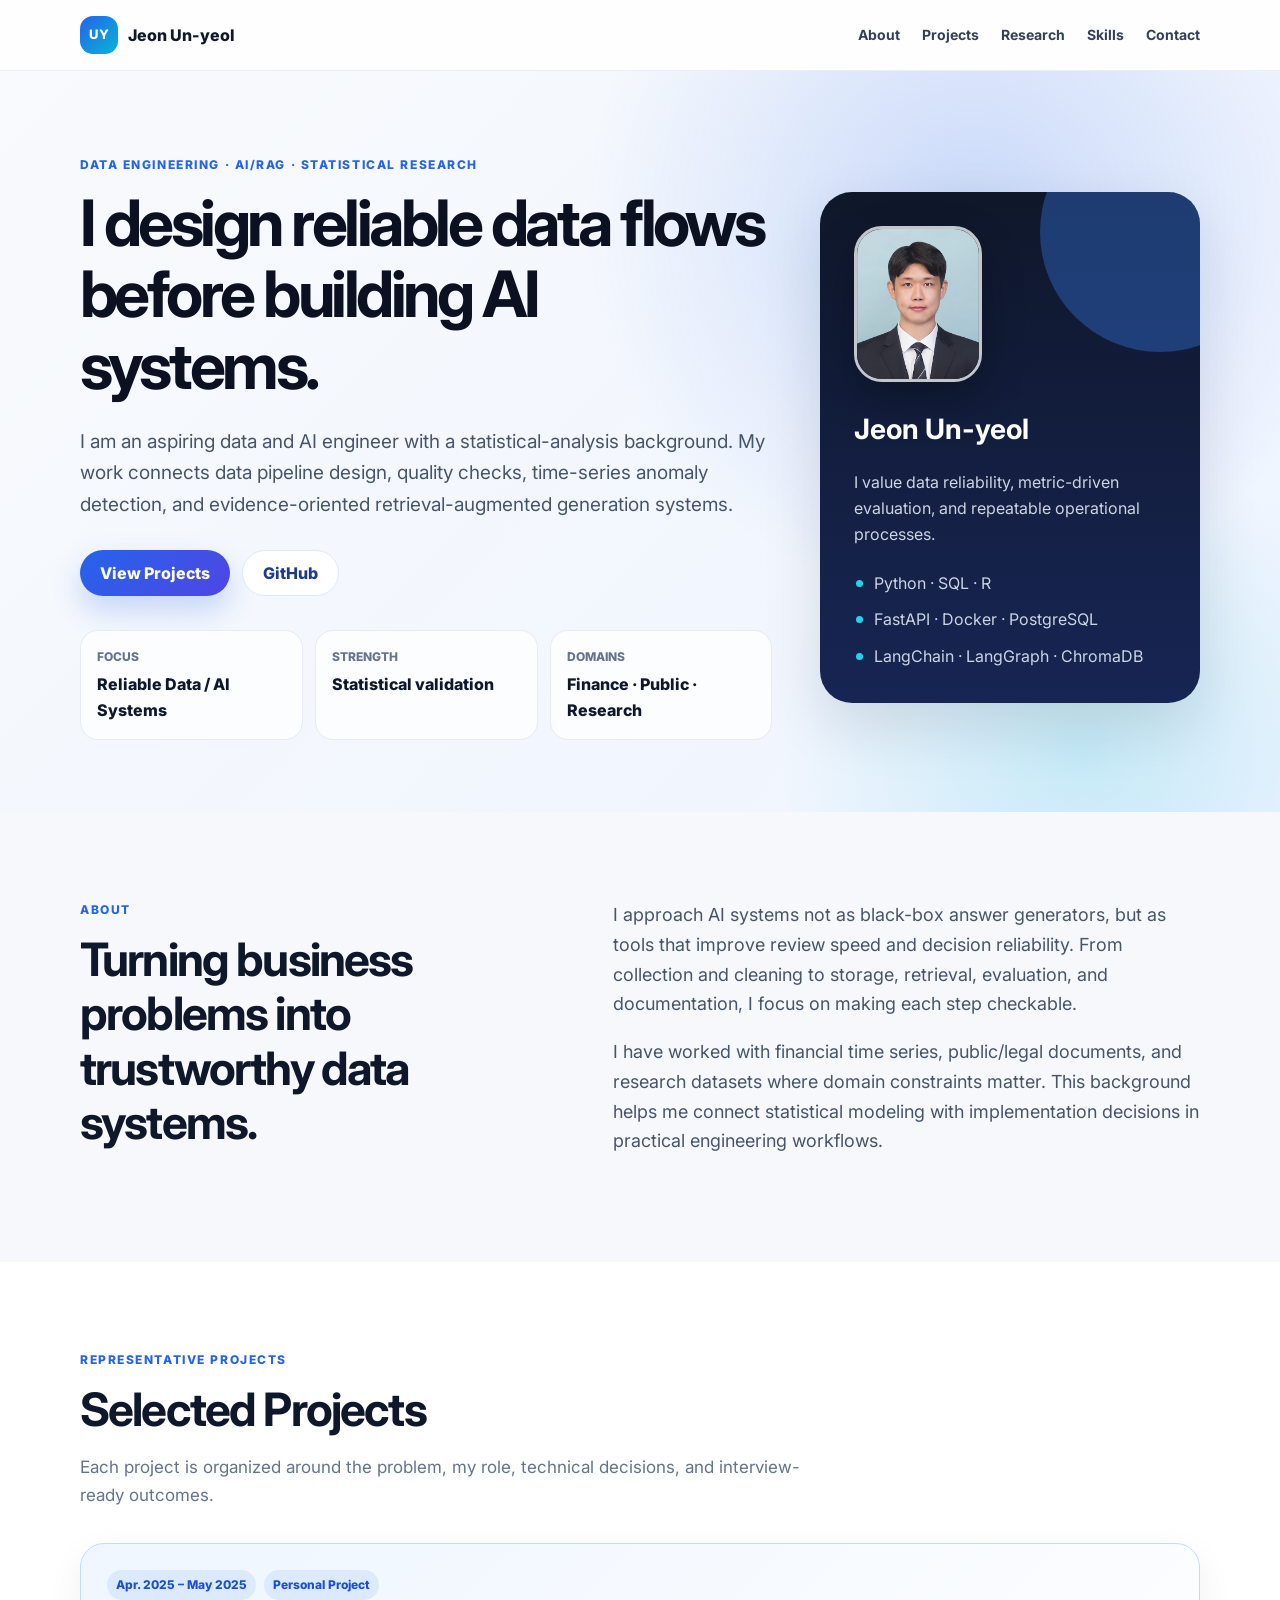
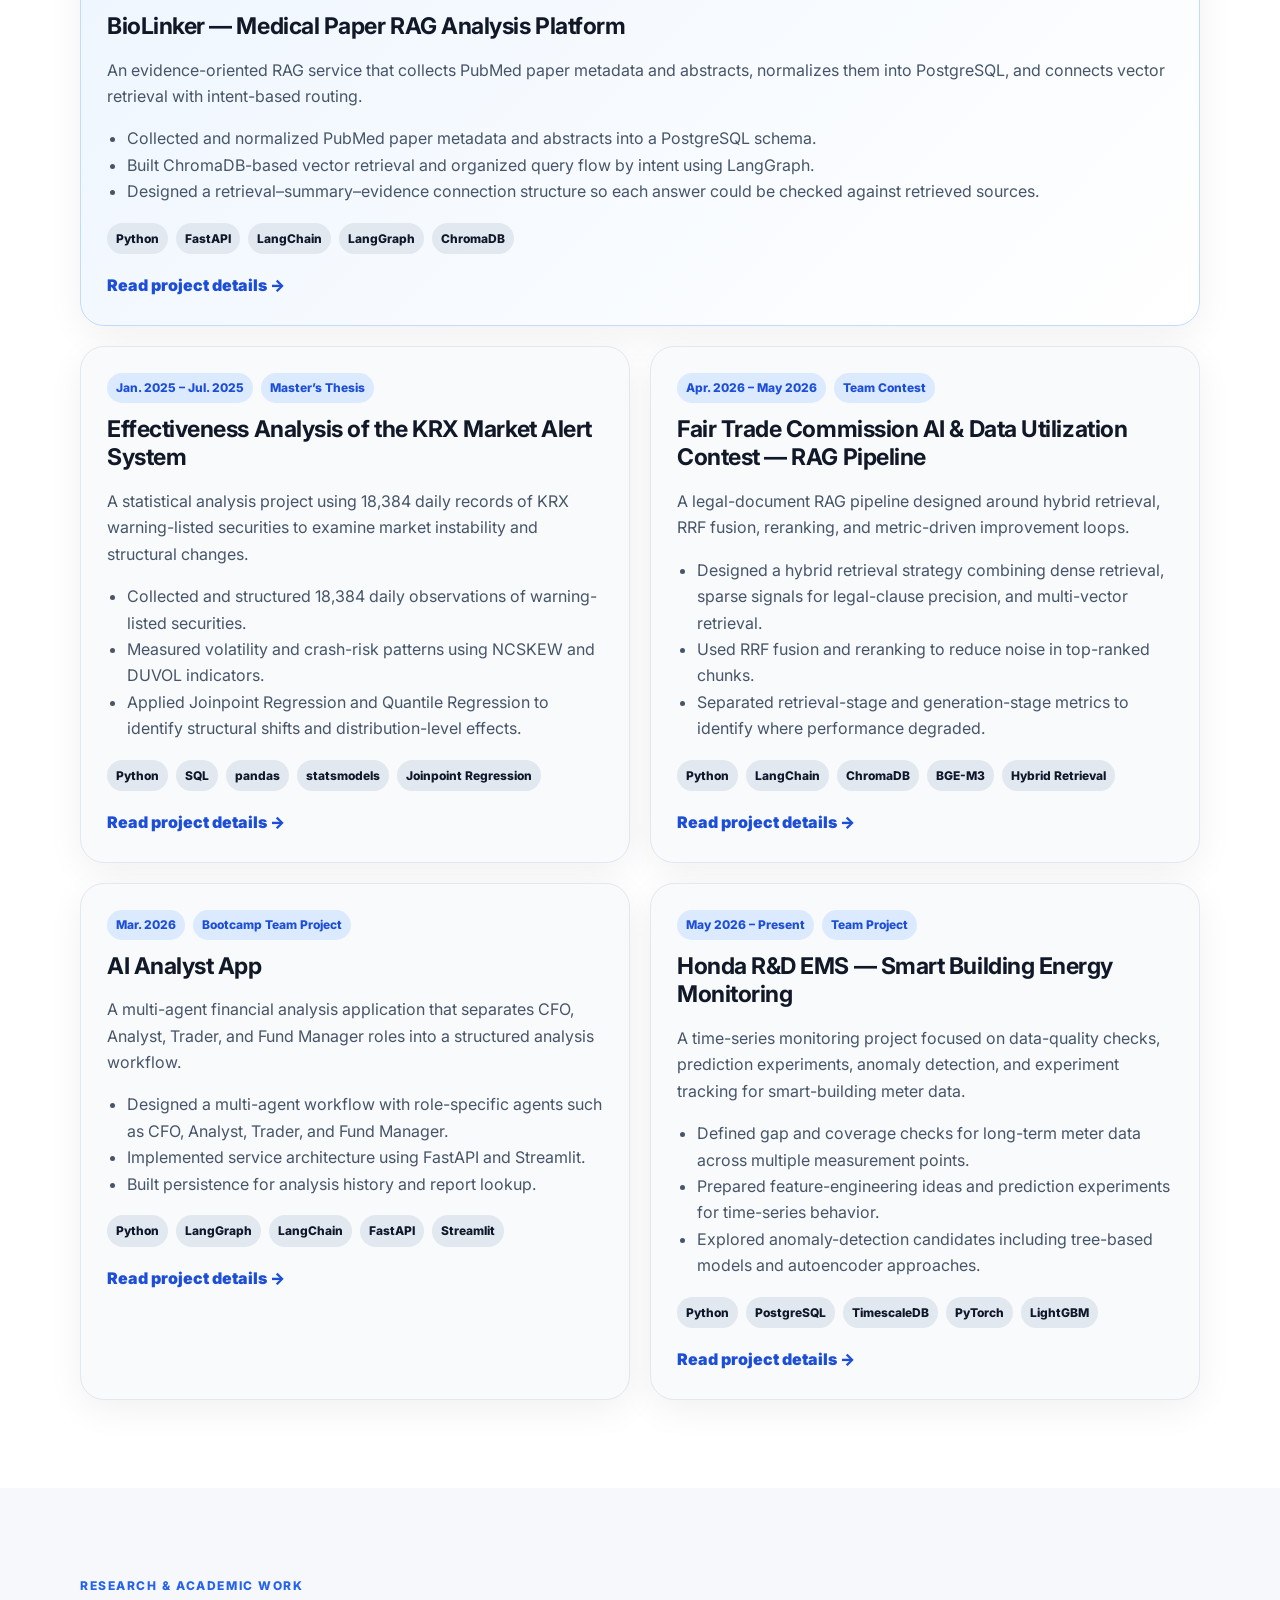
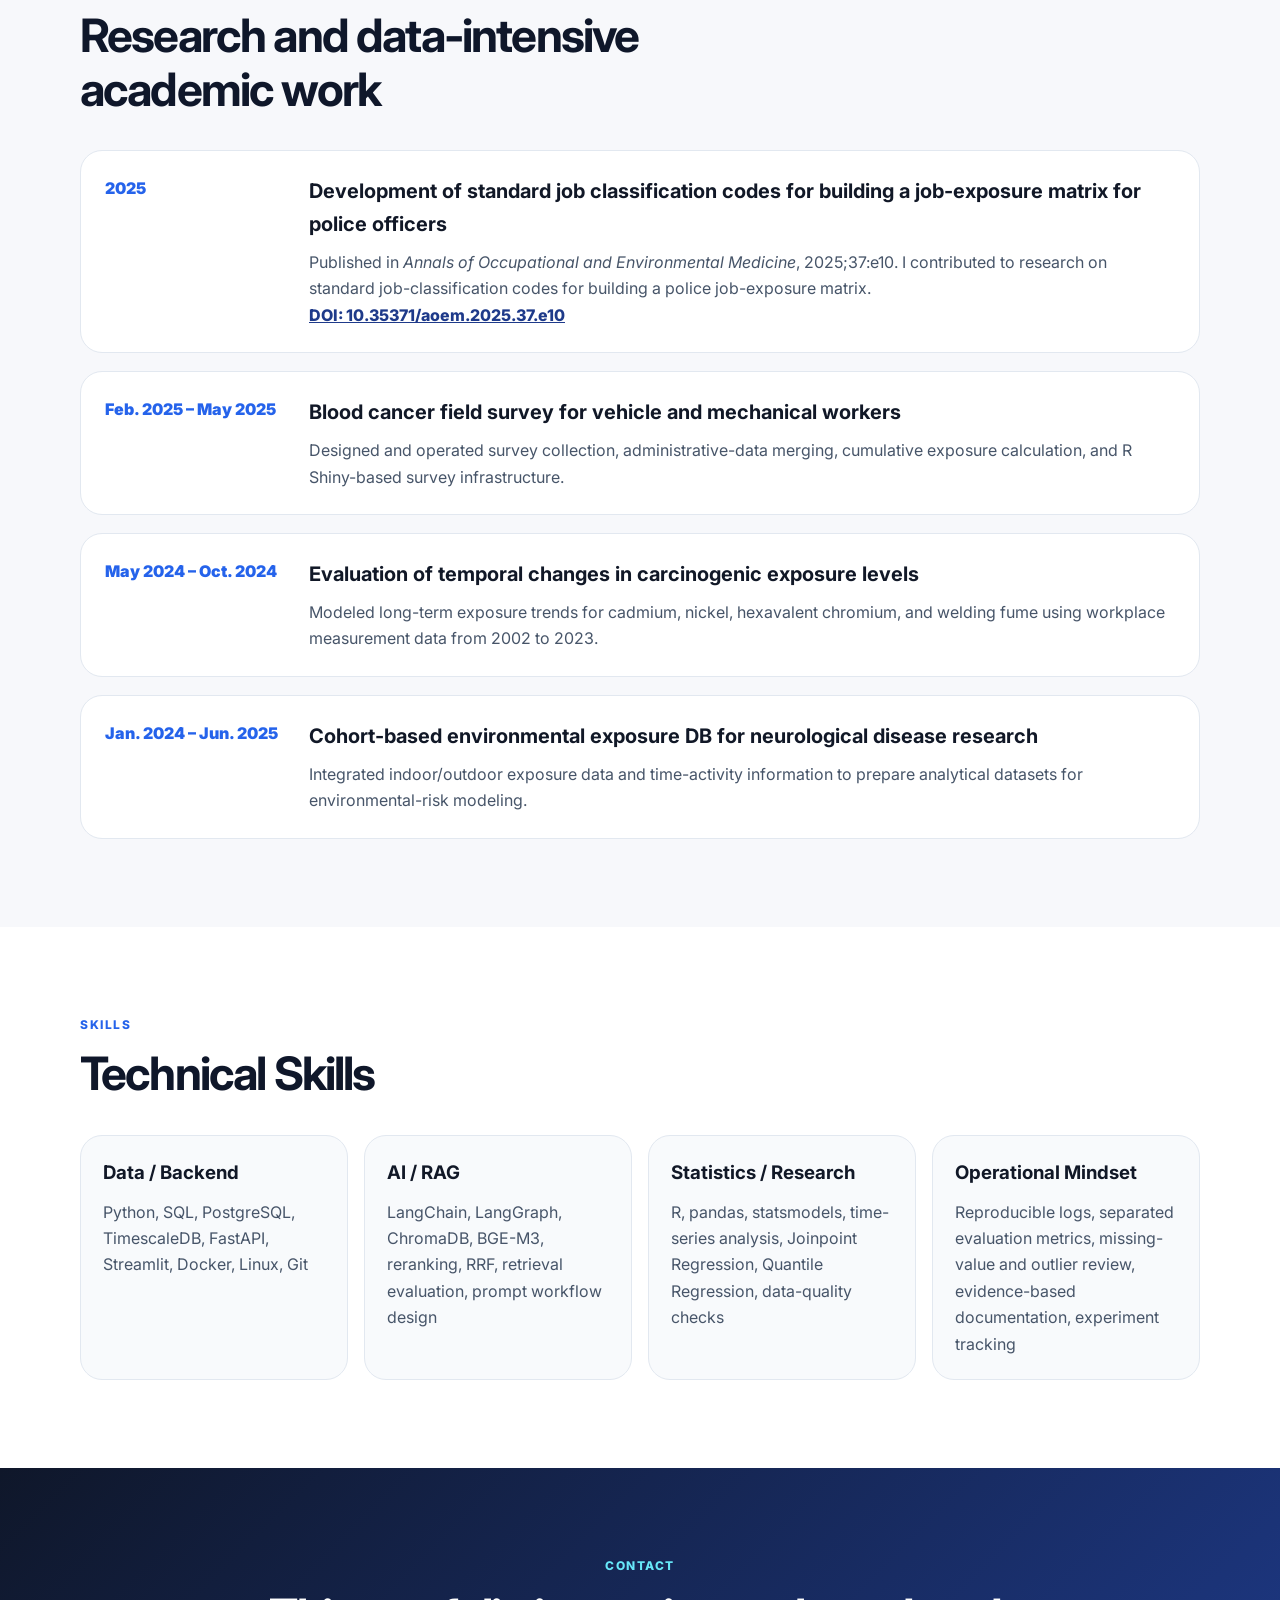
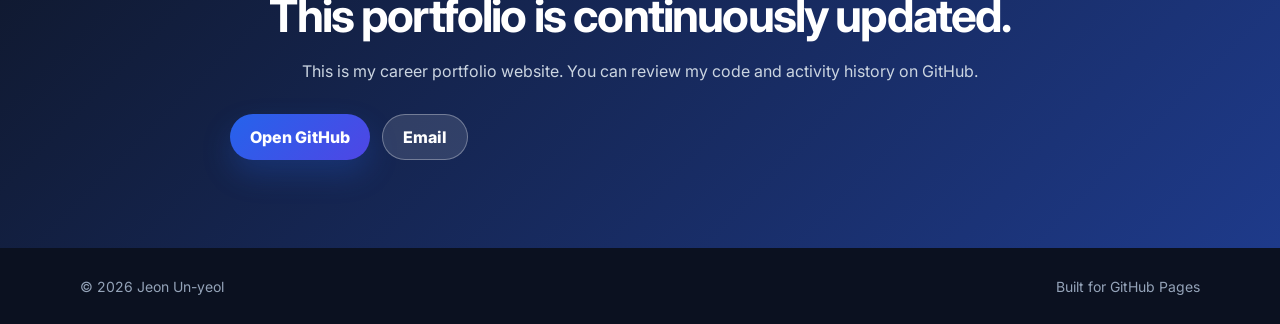
==== commit 8bb21a53: "Fix master thesis project period" ====
--- a/index.html
+++ b/index.html
@@ -54,7 +54,7 @@
             <a class="text-link" href="projects/biolinker-rag-platform/">Read project details →</a>
           </article>
 <article class="project-card">
-            <div class="card-meta"><span>Mar. 2023 – Feb. 2024</span><span>Master’s Thesis</span></div>
+            <div class="card-meta"><span>Jan. 2025 – Jul. 2025</span><span>Master’s Thesis</span></div>
             <h3>Effectiveness Analysis of the KRX Market Alert System</h3>
             <p>A statistical analysis project using 18,384 daily records of KRX warning-listed securities to examine market instability and structural changes.</p>
             <ul><li>Collected and structured 18,384 daily observations of warning-listed securities.</li><li>Measured volatility and crash-risk patterns using NCSKEW and DUVOL indicators.</li><li>Applied Joinpoint Regression and Quantile Regression to identify structural shifts and distribution-level effects.</li></ul>
